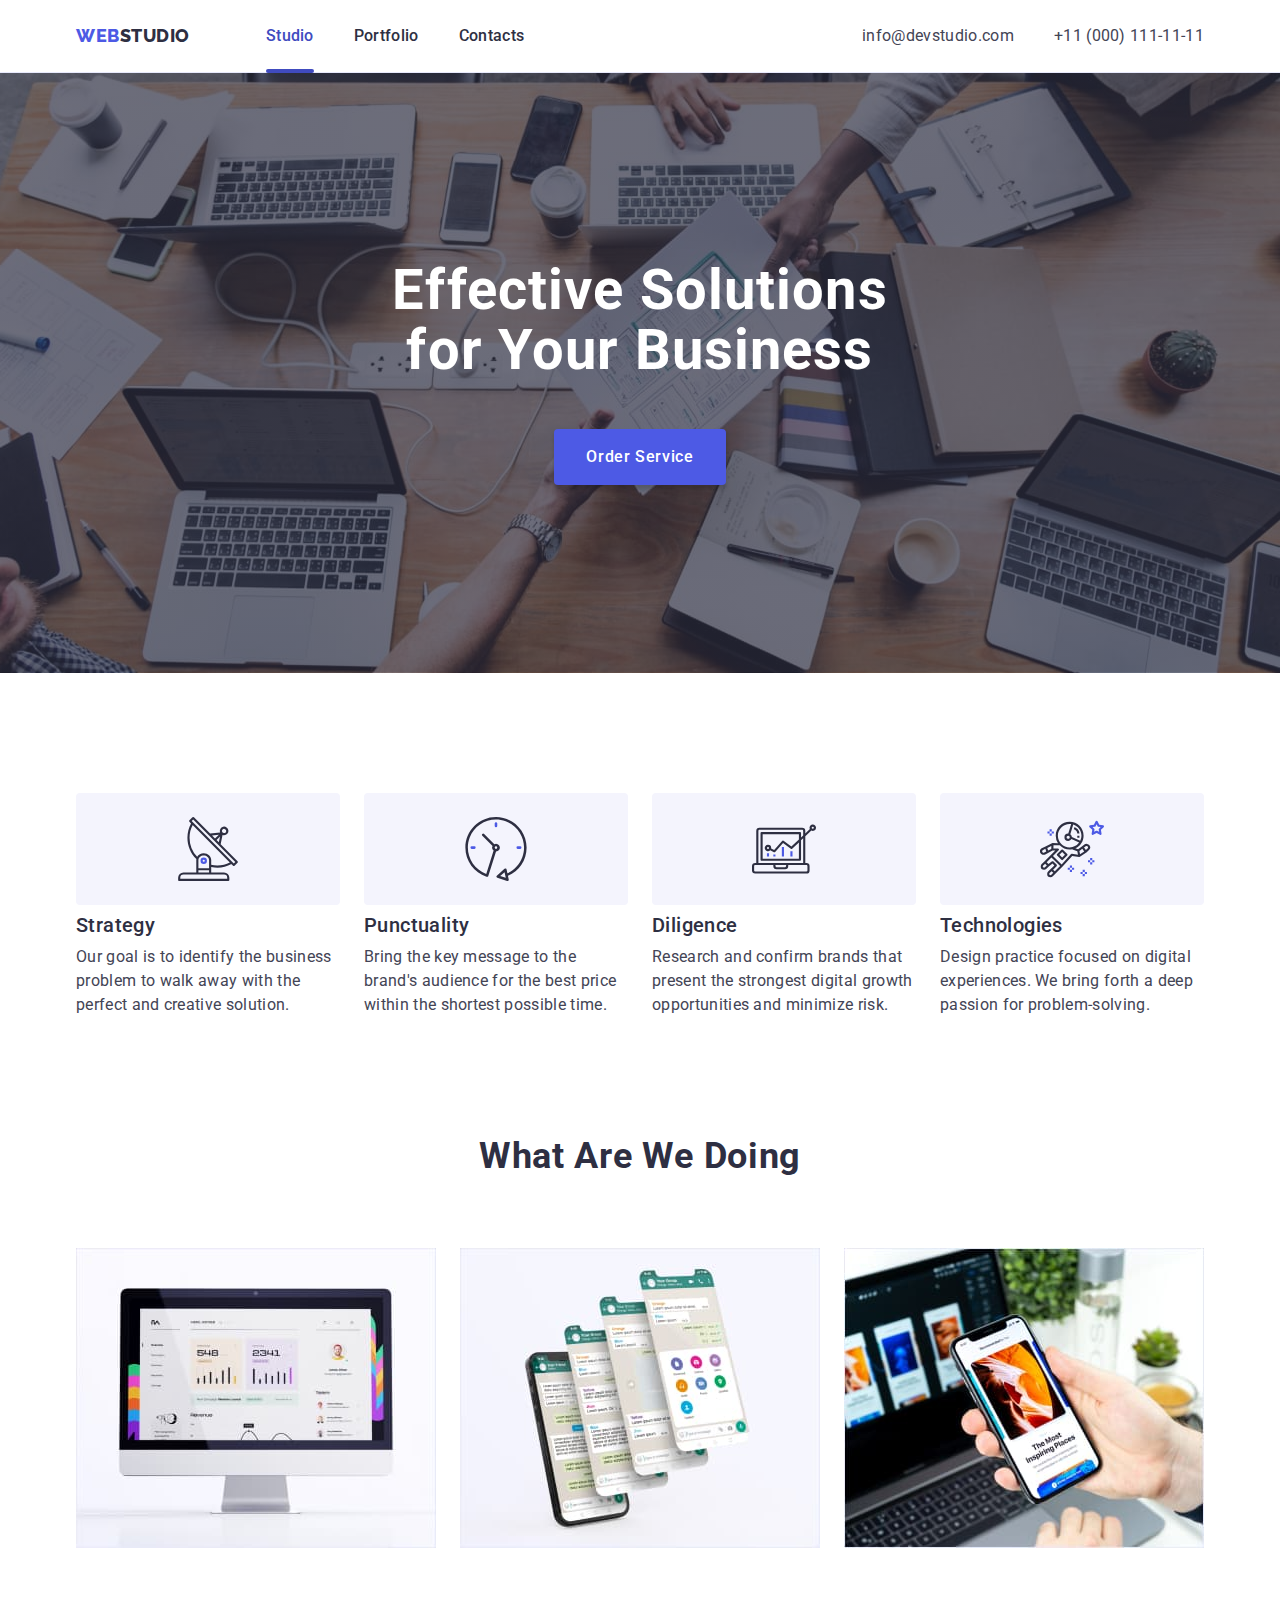
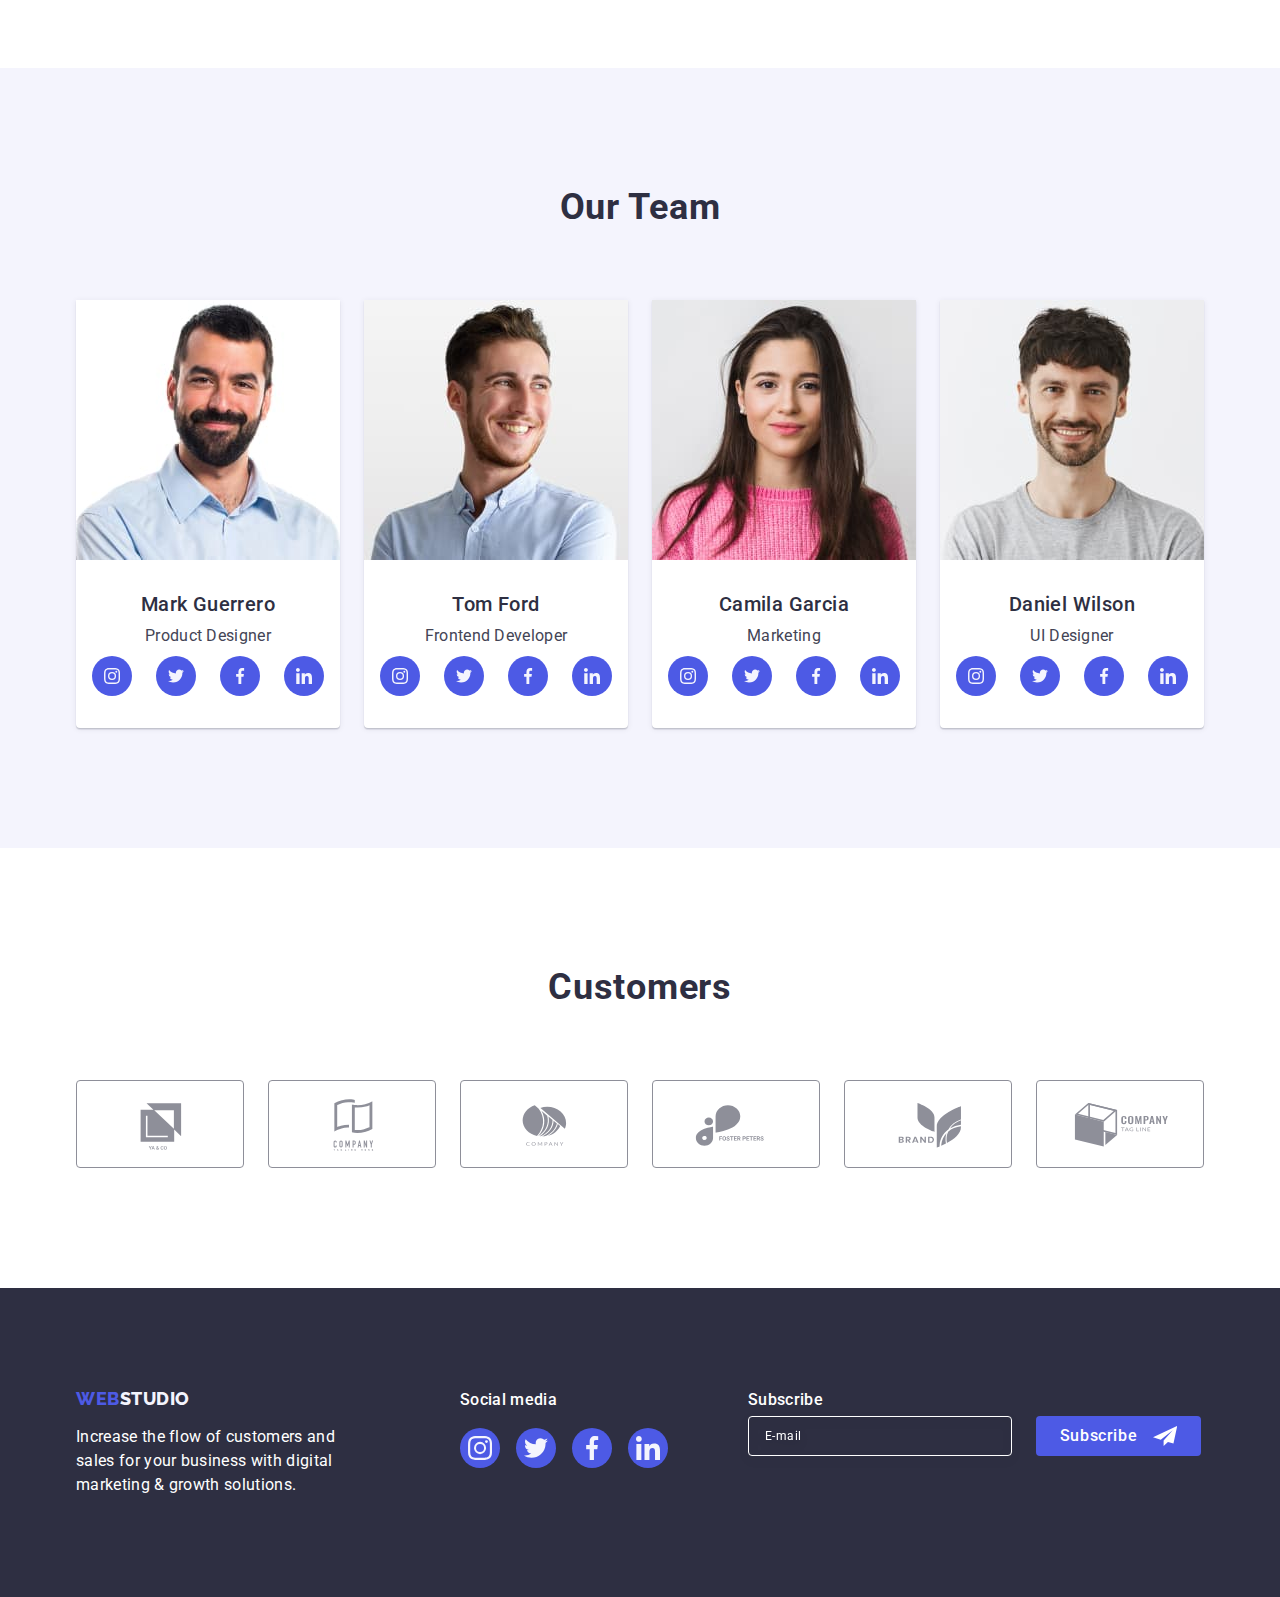
==== index.html @ a6a91c45 "change" ====
<!DOCTYPE html>
<html lang="en">
  <head>
    <meta charset="UTF-8" />
    <meta http-equiv="X-UA-Compatible" content="IE=edge" />
    <meta name="viewport" content="width=device-width, initial-scale=1.0" />
    <title>Web Studio</title>
    <link rel="preconnect" href="https://fonts.googleapis.com" />
    <link rel="preconnect" href="https://fonts.gstatic.com" crossorigin />
    <link
      href="https://fonts.googleapis.com/css2?family=Raleway:wght@800&family=Roboto:wght@400;500;700&display=swap"
      rel="stylesheet"
    />
    <link
      rel="stylesheet"
      href="https://cdnjs.cloudflare.com/ajax/libs/modern-normalize/1.1.0/modern-normalize.min.css"
    />
    <link rel="stylesheet" href="./css/style.css" />
  </head>
  <body>
    <header class="page-header">
      <div class="container page-header-container">
        <!-- Logo -->
        <nav class="site-nav">
          <a href="./index.html" class="logo link"
            >Web<span class="span-logo link">Studio</span></a
          >
          <!-- Navigations -->
          <ul class="menu-list list">
            <li>
              <a href="./index.html" class="site-nav-list-studio link"
                >Studio</a
              >
            </li>
            <li>
              <a href="./portfolio.html" class="site-nav-list link"
                >Portfolio</a
              >
            </li>
            <li><a href="" class="site-nav-list link">Contacts</a></li>
          </ul>
        </nav>

        <!-- Contacts -->
        <address class="contacts-adress">
          <ul class="list page-header-container">
            <li>
              <a href="mailto:info@devstudio.com" class="contacts-list link"
                >info@devstudio.com</a
              >
            </li>
            <li>
              <a href="tel:+110001111111" class="contacts-list link"
                >+11 (000) 111-11-11</a
              >
            </li>
          </ul>
        </address>
      </div>
    </header>

    <!-- Main -->
    <main>
      <!-- Hero section(1)-->
      <section class="hero">
        <div class="container">
          <h1 class="hero-title">Effective Solutions for Your Business</h1>
          <button type="button" class="modal-open-btn" data-modal-open>
            Order Service
          </button>
        </div>
      </section>

      <!-- About us section(2) -->
      <section class="section-about">
        <div class="container">
          <h2 hidden class="section-title">Quality</h2>
          <ul class="list about-list">
            <li class="section-about-item list">
              <div class="container-about">
                <svg width="64" height="64" aria-label="antenna">
                  <use href="./images/icons.svg#icon-antenna"></use>
                </svg>
              </div>
              <h3 class="about-title">Strategy</h3>
              <p class="text">
                Our goal is to identify the business problem to walk away with
                the perfect and creative solution.
              </p>
            </li>
            <li class="section-about-item list">
              <div class="container-about">
                <svg width="64" height="64" aria-label="clock">
                  <use href="./images/icons.svg#icon-clock"></use>
                </svg>
              </div>
              <h3 class="about-title">Punctuality</h3>
              <p class="text">
                Bring the key message to the brand's audience for the best price
                within the shortest possible time.
              </p>
            </li>
            <li class="section-about-item list">
              <div class="container-about">
                <svg width="64" height="64" aria-label="diagrama">
                  <use href="./images/icons.svg#icon-diagram"></use>
                </svg>
              </div>
              <h3 class="about-title">Diligence</h3>
              <p class="text">
                Research and confirm brands that present the strongest digital
                growth opportunities and minimize risk.
              </p>
            </li>
            <li class="section-about-item list">
              <div class="container-about">
                <svg width="64" height="64" aria-label="astronaut">
                  <use href="./images/icons.svg#icon-astronaut"></use>
                </svg>
              </div>
              <h3 class="about-title">Technologies</h3>
              <p class="text">
                Design practice focused on digital experiences. We bring forth a
                deep passion for problem-solving.
              </p>
            </li>
          </ul>
        </div>
      </section>

      <!-- Section 3 -->
      <section class="section-doing">
        <div class="container">
          <h2 class="section-title">What are we doing</h2>
          <ul class="list work-list">
            <li class="work-list-item">
              <img
                src="./images/job/img1.jpg"
                alt="Computer"
                width="360"
                height="300"
              />
            </li>
            <li class="work-list-item">
              <img
                src="./images/job/img2.jpg"
                alt="Phone"
                width="360"
                height="300"
              />
            </li>
            <li class="work-list-item">
              <img
                src="./images/job/img3.jpg"
                alt="Computer and Phone"
                width="360"
                height="300"
              />
            </li>
          </ul>
        </div>
      </section>

      <!-- Section 4 -->
      <section class="section-employees">
        <div class="container">
          <h2 class="section-title">Our Team</h2>
          <ul class="list employees-list">
            <li class="our-team">
              <img
                class="list-img"
                src="./images/our-team/markguerrero.jpg"
                alt="Mark Guerrero"
                width="264"
                height="260"
              />
              <div class="employees-list-content">
                <h3 class="employees-title">Mark Guerrero</h3>
                <p class="employees-text">Product Designer</p>
                <ul class="social-list list">
                  <li class="social-list-item">
                    <a href="" class="social-list-link">
                      <svg
                        class="social-list-icon"
                        aria-label="icon instagram"
                        width="16"
                        height="16"
                      >
                        <use href="./images/icons.svg#icon-instagram"></use>
                      </svg>
                    </a>
                  </li>
                  <li class="social-list-item">
                    <a href="" class="social-list-link">
                      <svg
                        class="social-list-icon"
                        aria-label="icon twitter"
                        width="16"
                        height="16"
                      >
                        <use href="./images/icons.svg#icon-twitter"></use>
                      </svg>
                    </a>
                  </li>
                  <li class="social-list-item">
                    <a href="" class="social-list-link">
                      <svg
                        class="social-list-icon"
                        aria-label="icon facebook"
                        width="16"
                        height="16"
                      >
                        <use href="./images/icons.svg#icon-facebook"></use>
                      </svg>
                    </a>
                  </li>
                  <li class="social-list-item">
                    <a href="" class="social-list-link">
                      <svg
                        class="social-list-icon"
                        aria-label="icon linkedin"
                        width="16"
                        height="16"
                      >
                        <use href="./images/icons.svg#icon-linkedin"></use>
                      </svg>
                    </a>
                  </li>
                </ul>
              </div>
            </li>
            <li class="our-team">
              <img
                class="list-img"
                src="./images/our-team/tomford.jpg"
                alt="Tom Ford"
                width="264"
                height="260"
              />
              <div class="employees-list-content">
                <h3 class="employees-title">Tom Ford</h3>
                <p class="employees-text">Frontend Developer</p>
                <ul class="social-list list">
                  <li class="social-list-item">
                    <a href="" class="social-list-link">
                      <svg
                        class="social-list-icon"
                        aria-label="icon instagram"
                        width="16"
                        height="16"
                      >
                        <use href="./images/icons.svg#icon-instagram"></use>
                      </svg>
                    </a>
                  </li>
                  <li class="social-list-item">
                    <a href="" class="social-list-link">
                      <svg
                        class="social-list-icon"
                        aria-label="icon twitter"
                        width="16"
                        height="16"
                      >
                        <use href="./images/icons.svg#icon-twitter"></use>
                      </svg>
                    </a>
                  </li>
                  <li class="social-list-item">
                    <a href="" class="social-list-link">
                      <svg
                        class="social-list-icon"
                        aria-label="icon facebook"
                        width="16"
                        height="16"
                      >
                        <use href="./images/icons.svg#icon-facebook"></use>
                      </svg>
                    </a>
                  </li>
                  <li class="social-list-item">
                    <a href="" class="social-list-link">
                      <svg
                        class="social-list-icon"
                        aria-label="icon linkedin"
                        width="16"
                        height="16"
                      >
                        <use href="./images/icons.svg#icon-linkedin"></use>
                      </svg>
                    </a>
                  </li>
                </ul>
              </div>
            </li>
            <li class="our-team">
              <img
                class="list-img"
                src="./images/our-team/camilagarcia.jpg"
                alt="Camila Garcia"
                width="264"
                height="260"
              />
              <div class="employees-list-content">
                <h3 class="employees-title">Camila Garcia</h3>
                <p class="employees-text">Marketing</p>
                <ul class="social-list list">
                  <li class="social-list-item">
                    <a href="" class="social-list-link">
                      <svg
                        class="social-list-icon"
                        aria-label="icon instagram"
                        width="16"
                        height="16"
                      >
                        <use href="./images/icons.svg#icon-instagram"></use>
                      </svg>
                    </a>
                  </li>
                  <li class="social-list-item">
                    <a href="" class="social-list-link">
                      <svg
                        class="social-list-icon"
                        aria-label="icon twitter"
                        width="16"
                        height="16"
                      >
                        <use href="./images/icons.svg#icon-twitter"></use>
                      </svg>
                    </a>
                  </li>
                  <li class="social-list-item">
                    <a href="" class="social-list-link">
                      <svg
                        class="social-list-icon"
                        aria-label="icon facebook"
                        width="16"
                        height="16"
                      >
                        <use href="./images/icons.svg#icon-facebook"></use>
                      </svg>
                    </a>
                  </li>
                  <li class="social-list-item">
                    <a href="" class="social-list-link">
                      <svg
                        class="social-list-icon"
                        aria-label="icon linkedin"
                        width="16"
                        height="16"
                      >
                        <use href="./images/icons.svg#icon-linkedin"></use>
                      </svg>
                    </a>
                  </li>
                </ul>
              </div>
            </li>
            <li class="our-team">
              <img
                class="list-img"
                src="./images/our-team/danielwilson.jpg"
                alt="Daniel Wilson"
                width="264"
                height="260"
              />
              <div class="employees-list-content">
                <h3 class="employees-title">Daniel Wilson</h3>
                <p class="employees-text">UI Designer</p>
                <ul class="social-list list">
                  <li class="social-list-item">
                    <a href="" class="social-list-link">
                      <svg
                        class="social-list-icon"
                        aria-label="icon instagram"
                        width="16"
                        height="16"
                      >
                        <use href="./images/icons.svg#icon-instagram"></use>
                      </svg>
                    </a>
                  </li>
                  <li class="social-list-item">
                    <a href="" class="social-list-link">
                      <svg
                        class="social-list-icon"
                        aria-label="icon twitter"
                        width="16"
                        height="16"
                      >
                        <use href="./images/icons.svg#icon-twitter"></use>
                      </svg>
                    </a>
                  </li>
                  <li class="social-list-item">
                    <a href="" class="social-list-link">
                      <svg
                        class="social-list-icon"
                        aria-label="icon facebook"
                        width="16"
                        height="16"
                      >
                        <use href="./images/icons.svg#icon-facebook"></use>
                      </svg>
                    </a>
                  </li>
                  <li class="social-list-item">
                    <a href="" class="social-list-link">
                      <svg
                        class="social-list-icon"
                        aria-label="icon linkedin"
                        width="16"
                        height="16"
                      >
                        <use href="./images/icons.svg#icon-linkedin"></use>
                      </svg>
                    </a>
                  </li>
                </ul>
              </div>
            </li>
          </ul>
        </div>
      </section>

      <!-- section 5 -->
      <section class="section-customers">
        <div class="container">
          <h2 class="section-title">Customers</h2>
          <ul class="customers-list list">
            <li class="customers-list-item">
              <a href="" class="customers-list-link">
                <svg
                  class="customers-list-logo"
                  aria-label="logo-company-customers"
                  width="104"
                  height="56"
                >
                  <use href="./images/icons.svg#icon-Logo"></use>
                </svg>
              </a>
            </li>
            <li class="customers-list-item">
              <a href="" class="customers-list-link">
                <svg
                  class="customers-list-logo"
                  aria-label="logo-company-customers"
                  width="104"
                  height="56"
                >
                  <use href="./images/icons.svg#icon-Logo-1"></use>
                </svg>
              </a>
            </li>
            <li class="customers-list-item">
              <a href="" class="customers-list-link">
                <svg
                  class="customers-list-logo"
                  aria-label="logo-company-customers"
                  width="104"
                  height="56"
                >
                  <use href="./images/icons.svg#icon-Logo-2"></use>
                </svg>
              </a>
            </li>
            <li class="customers-list-item">
              <a href="" class="customers-list-link">
                <svg
                  class="customers-list-logo"
                  aria-label="logo-company-customers"
                  width="104"
                  height="56"
                >
                  <use href="./images/icons.svg#icon-Logo-3"></use>
                </svg>
              </a>
            </li>
            <li class="customers-list-item">
              <a href="" class="customers-list-link">
                <svg
                  class="customers-list-logo"
                  aria-label="logo-company-customers"
                  width="104"
                  height="56"
                >
                  <use href="./images/icons.svg#icon-Logo-4"></use>
                </svg>
              </a>
            </li>
            <li class="customers-list-item">
              <a href="" class="customers-list-link">
                <svg
                  class="customers-list-logo"
                  aria-label="logo-company-customers"
                  width="104"
                  height="56"
                >
                  <use href="./images/icons.svg#icon-Logo-5"></use>
                </svg>
              </a>
            </li>
          </ul>
        </div>
      </section>
    </main>

    <!-- Footer -->
    <footer class="footer">
      <div class="social-container">
        <div class="logo-footer">
          <a href="./index.html" class="logo link footer-link"
            >Web<span class="span-logo-footer">Studio</span></a
          >
          <p class="text-footer">
            Increase the flow of customers and sales for your business with
            digital marketing & growth solutions.
          </p>
        </div>
        <div class="social-container-secondary">
          <p class="footer-social-list">Social media</p>
          <ul class="social-list-footer list">
            <li class="social-list-item">
              <a href="" class="social-link-footer">
                <svg
                  class="social-list-icon"
                  aria-label="icon instagram"
                  width="24"
                  height="24"
                >
                  <use href="./images/icons.svg#icon-instagram"></use>
                </svg>
              </a>
            </li>
            <li class="social-list-item">
              <a href="" class="social-link-footer">
                <svg
                  class="social-list-icon"
                  aria-label="icon twitter"
                  width="24"
                  height="24"
                >
                  <use href="./images/icons.svg#icon-twitter"></use>
                </svg>
              </a>
            </li>
            <li class="social-list-item">
              <a href="" class="social-link-footer">
                <svg
                  class="social-list-icon"
                  aria-label="icon facebook"
                  width="24"
                  height="24"
                >
                  <use href="./images/icons.svg#icon-facebook"></use>
                </svg>
              </a>
            </li>
            <li class="social-list-item">
              <a href="" class="social-link-footer">
                <svg
                  class="social-list-icon"
                  aria-label="icon linkedin"
                  width="24"
                  height="24"
                >
                  <use href="./images/icons.svg#icon-linkedin"></use>
                </svg>
              </a>
            </li>
          </ul>
        </div>
        <div class="footer-form-wrapper">
          <p class="footer-text-form">Subscribe</p>
          <form class="form-footer">
            <label class="footer-form-field-wrapper">
              <input
                class="footer-form-input"
                type="mail"
                placeholder="E-mail"
              />
            </label>
            <button class="button-footer-submit" type="submit">
              Subscribe
              <svg
                class="footer-icon"
                width="24"
                height="24"
                aria-label="telegram"
              >
                <use href="./images/icons.svg#icon-telegram"></use>
              </svg>
            </button>
          </form>
        </div>
      </div>
    </footer>
    <div class="backdrop is-hidden" data-modal>
      <div class="modal">
        <button type="button" class="modal-close-btn" data-modal-close>
          <svg
            class="modal-close-icon"
            aria-label="modal-close"
            width="8"
            height="8"
          >
            <use href="./images/icons.svg#icon-close"></use>
          </svg>
        </button>
        <h2 class="contact-form-title">
          Leave your contacts and we will call you back
        </h2>
        <form class="contact-form">
          <label class="contact-form-field-wrapper"
            ><span class="contact-form-field-desc">Name</span>
            <span class="contact-form-input-wrapper"
              ><input
                class="contact-form-input"
                type="text"
                name="user_first_name"
                pattern="[a-zA-Za-яА-ЯіІїЇґҐєЄʼ]+" />
              <span class="icon-field">
                <svg width="12" height="12" aria-label="user">
                  <use
                    href="./images/icons.svg#icon-user"
                  ></use></svg></span></span
          ></label>

          <label class="contact-form-field-wrapper">
            <span class="contact-form-field-desc">Phone</span>
            <span class="contact-form-input-wrapper">
              <input
                class="contact-form-input"
                type="tel"
                name="user_tel"
                pattern="[0-9]{3}-[0-9]{3}-[0-9]{2}-[0-9]{2}"
                title="xxx-xxx-xx-xx" />
              <span class="icon-field">
                <svg width="13" height="13" aria-label="tel">
                  <use href="./images/icons.svg#icon-tel"></use>
                </svg> </span></span
          ></label>
          <label class="contact-form-field-wrapper"
            ><span class="contact-form-field-desc">Email</span>
            <span class="contact-form-input-wrapper">
              <input
                class="contact-form-input"
                type="email"
                name="user_email" />
              <span class="icon-field">
                <svg width="15" height="12" aria-label="user">
                  <use
                    href="./images/icons.svg#icon-mail"
                  ></use></svg></span></span
          ></label>
          <label class="contact-form-field-wrapper">
            <span class="contact-form-field-desc">Comment</span>
            <textarea
              class="contact-form-message"
              name="user_message"
              placeholder="Text input"
            ></textarea>
            <label class="contact-form-checkbox-wrapper">
              <input
                class="contact-form-checkbox"
                type="checkbox"
                name="user_policy"
                required
              />
              <svg width="16" height="16" class="contact-form-own-checkbox">
                <use
                  class="contact-form-checkmark-icon"
                  href="./images/icons.svg#icon-checkmark"
                ></use>
              </svg>
              <span class="contact-form-field-checkbox"
                >I accept the terms and conditions of the
                <a class="checkbox-link">Privacy Policy</a></span
              >
            </label>
          </label>
          <button type="submit" class="contact-form-submit">
            <span class="button-text">Send</span>
          </button>
        </form>
      </div>
    </div>
    <script src="./js/modal.js"></script>
  </body>
</html>
---- css/style.css ----
:root {
  --main-font-family: "Roboto", sans-serif;
  --secondary-font-family: "Raleway", sans-serif;
  --primary-text-color: #2e2f42;
  --title-text-color: #434455;
  --primary-bg-color: #ffffff;
  --secondary-bg-color: #f4f4fd;
  --accent-color: #4d5ae5;
  --btn-hover-color: #404bbf;
  --border-color: #e7e9fc;
  --link-customers: #8e8f99;
  --modal-bgc: #fcfcfc;
}

.list {
  list-style: none;
}

.link,
.contacts-link,
.logo .span-logo {
  text-decoration: none;
}

h1,
h2,
h3,
h4,
p {
  margin-top: 0;
  margin-bottom: 0;
}

ul,
ol {
  margin-top: 0;
  margin-bottom: 0;
  padding-left: 0;
}

.button,
.button-secondary {
  cursor: pointer;
}

img {
  display: block;
}

body {
  font-family: var(--main-font-family);
  color: var(--title-text-color);
  background-color: var(--primary-bg-color);
}

.container {
  width: 1158px;
  margin-left: auto;
  margin-right: auto;
  padding-left: 15px;
  padding-right: 15px;
}

/* Components */
.modal-open-btn,
.modal-close-btn {
  font-family: inherit;
  cursor: pointer;
}

.modal-open-btn {
  display: block;
  border: none;
  box-shadow: 0px 4px 4px rgba(0, 0, 0, 0.15);
  border-radius: 4px;
  font-family: var(--main-font-family);
  font-weight: 500;
  font-size: 16px;
  line-height: 1.5;
  letter-spacing: 0.04em;
  margin-top: 48px;
  margin-left: auto;
  margin-right: auto;
  padding: 16px 32px;
  color: var(--primary-bg-color);
  background-color: var(--accent-color);
  transition: background-color 250ms cubic-bezier(0.4, 0, 0.2, 1);
}

.modal-open-btn:hover,
.modal-open-btn:focus {
  background-color: var(--btn-hover-color);
}

.logo {
  font-family: var(--secondary-font-family);
  font-weight: 800;
  font-size: 18px;
  line-height: 1.17;
  letter-spacing: 0.03em;
  text-transform: uppercase;
  color: var(--accent-color);
}

.span-logo {
  font-family: var(--secondary-font-family);
  font-weight: 800;
  font-size: 18px;
  line-height: 1.17;
  letter-spacing: 0.03em;
  color: var(--primary-text-color);
}
.site-nav {
  display: flex;
  align-items: center;
  column-gap: 76px;
}

.menu-list {
  display: flex;
  gap: 40px;
}

.site-nav-list {
  display: block;
  padding: 24px 0px;
  font-family: var(--main-font-family);
  font-style: normal;
  font-weight: 500;
  font-size: 16px;
  line-height: 1.5;
  letter-spacing: 0.02em;
  color: var(--primary-text-color);
}

.site-nav-list-studio {
  display: block;
  position: relative;
  padding: 24px 0px;
  font-family: var(--main-font-family);
  font-style: normal;
  font-weight: 500;
  font-size: 16px;
  line-height: 1.5;
  letter-spacing: 0.02em;
  color: var(--btn-hover-color);
  transition: color 250ms cubic-bezier(0.4, 0, 0.2, 1);
}

.site-nav-list:hover,
.site-nav-list:focus {
  color: var(--btn-hover-color);
}

.site-nav-list-studio::after {
  content: "";
  position: absolute;
  width: 100%;
  height: 4px;
  bottom: -1px;
  left: 0;
  border-radius: 2px;
  background-color: var(--btn-hover-color);
  transition: color 250ms cubic-bezier(0.4, 0, 0.2, 1);
}

/* Header/contacts */
.page-header {
  display: flex;
  align-items: center;
  border-bottom: 1px solid var(--border-color);
  box-shadow: 0px 2px 1px rgba(46, 47, 66, 0.08),
    0px 1px 1px rgba(46, 47, 66, 0.16), 0px 1px 6px rgba(46, 47, 66, 0.08);
}

.page-header-container {
  display: flex;
  align-items: center;
  gap: 40px;
  transition: color 250ms cubic-bezier(0.4, 0, 0.2, 1);
}

.contacts-list {
  font-family: var(--main-font-family);
  font-style: normal;
  font-size: 16px;
  line-height: 1.5;
  letter-spacing: 0.02em;
  color: var(--title-text-color);
  transition: color 250ms cubic-bezier(0.4, 0, 0.2, 1);
}

.contacts-adress {
  font-style: normal;
  margin-left: auto;
}

.contacts-list:hover,
.contacts-list:focus {
  color: var(--btn-hover-color);
}

/* Hero section(1) */
.hero {
  padding: 188px 0px;
  background-color: var(--primary-text-color);
  background-image: linear-gradient(
      rgba(46, 47, 66, 0.7),
      rgba(46, 47, 66, 0.7)
    ),
    url(../images/job/office.jpg);
  margin-left: auto;
  margin-right: auto;
  max-width: 1440px;
  background-position: center;
  background-size: cover;
  background-repeat: no-repeat;
}

.hero-title {
  font-family: var(--main-font-family);
  font-size: 56px;
  line-height: 1.07;
  text-align: center;
  margin: auto;
  letter-spacing: 0.02em;
  color: var(--primary-bg-color);
  max-width: 496px;
}

/* About us section(2) */
.section-about {
  padding-top: 120px;
  padding-bottom: 120px;
}
.about-list {
  display: flex;
  gap: 24px;
}

.section-about-item {
  flex-basis: calc((100% - 72px) / 4);
}

.about-title {
  font-family: var(--main-font-family);
  font-weight: 500;
  font-size: 20px;
  line-height: 1.2;
  letter-spacing: 0.02em;
  margin-bottom: 8px;
  color: var(--primary-text-color);
}

.text {
  font-family: var(--main-font-family);
  font-size: 16px;
  line-height: 1.5;
  letter-spacing: 0.02em;
  color: var(--title-text-color);
}

.container-about {
  display: flex;
  justify-content: center;
  align-items: center;
  height: 112px;
  margin-bottom: 8px;
  background-color: var(--secondary-bg-color);
  border-radius: 4px;
}

/* What are we doing section/Work(3) */
.section-doing {
  padding-top: 0px;
  padding-bottom: 120px;
}
.work-list {
  display: flex;
  gap: 24px;
}

.work-list-item {
  flex-basis: calc((100% - 48px) / 3);
}
.section-title {
  margin-bottom: 72px;
  font-family: var(--main-font-family);
  font-size: 36px;
  line-height: 1.1;
  text-align: center;
  letter-spacing: 0.02em;
  text-transform: capitalize;
  color: var(--primary-text-color);
}

/* Our team section(4) */
.employees-list {
  display: flex;
  gap: 24px;
}

.employees-title {
  font-family: var(--main-font-family);
  font-weight: 500;
  font-size: 20px;
  line-height: 1.2;
  text-align: center;
  letter-spacing: 0.02em;
  margin-bottom: 8px;
  color: var(--primary-text-color);
}

.employees-text {
  font-family: var(--main-font-family);
  font-size: 16px;
  line-height: 1.5;
  text-align: center;
  letter-spacing: 0.02em;
  margin-bottom: 8px;
  color: var(--title-text-color);
}
.employees-list-content {
  padding: 32px 0px;
}

.section-employees {
  padding-top: 120px;
  padding-bottom: 120px;
  background-color: var(--secondary-bg-color);
}

.our-team {
  flex-basis: calc((100% - 72px) / 4);
  box-shadow: 0px 1px 6px rgba(46, 47, 66, 0.08),
    0px 1px 1px rgba(46, 47, 66, 0.16), 0px 2px 1px rgba(46, 47, 66, 0.08);
  border-radius: 0px 0px 4px 4px;
  background-color: var(--primary-bg-color);
}

.social-list {
  display: flex;
  justify-content: center;
  gap: 24px;
}

.social-list-link {
  display: flex;
  justify-content: center;
  align-items: center;
  width: 40px;
  height: 40px;
  border-radius: 50%;
  background-color: var(--accent-color);
  transition: background-color 250ms cubic-bezier(0.4, 0, 0.2, 1);
}

.social-list-link:hover,
.social-list-link:focus {
  background-color: var(--btn-hover-color);
}

.social-list-icon {
  fill: var(--secondary-bg-color);
}

/* Customers section(5) */
.section-customers {
  padding-top: 120px;
  padding-bottom: 120px;
}
.customers-list {
  display: flex;
  justify-content: center;
  gap: 24px;
}

.customers-list-item {
  height: 88px;
  width: calc((100% - 120px) / 6);
}

.customers-list-link {
  display: flex;
  justify-content: center;
  align-items: center;
  width: 100%;
  height: 100%;
  padding: 16px 32px;
  border: 1px solid var(--link-customers);
  border-radius: 4px;
  color: var(--link-customers);
  transition: border-color 250ms cubic-bezier(0.4, 0, 0.2, 1),
    color 250ms cubic-bezier(0.4, 0, 0.2, 1);
}

.customers-list-logo {
  fill: currentColor;
}
.customers-list-link:hover,
.customers-list-link:focus {
  color: var(--btn-hover-color);
  border: 1px solid var(--btn-hover-color);
  transition: color 250ms cubic-bezier(0.4, 0, 0.2, 1),
    border-color 250ms cubic-bezier(0.4, 0, 0.2, 1);
}

.customers-list-link:hover .customers-list-logo,
.customers-list-link:focus .customers-list-logo {
  fill: var(--btn-hover-color);
}

/* Footer */
.footer {
  padding: 100px 0px;
  background-color: var(--primary-text-color);
}

.footer-link {
  display: inline-block;
  margin-bottom: 16px;
}
.span-logo-footer {
  color: var(--secondary-bg-color);
}

.text-footer {
  font-family: var(--main-font-family);
  font-size: 16px;
  line-height: 1.5;
  letter-spacing: 0.02em;
  color: var(--primary-bg-color);
  width: 264px;
}

.footer-social-list {
  font-family: var(--main-font-family);
  font-weight: 500;
  font-size: 16px;
  line-height: 1.5;
  letter-spacing: 0.02em;
  margin-bottom: 16px;
  color: var(--primary-bg-color);
}

.social-container {
  width: 1158px;
  margin-left: auto;
  margin-right: auto;
  padding-left: 15px;
  padding-right: 15px;
  display: flex;
  align-items: baseline;
}

.logo-footer {
  margin-right: 120px;
}

.social-list-footer {
  display: flex;
  gap: 16px;
}

.social-list-item {
  width: 40px;
  height: 40px;
}

.social-link-footer {
  display: flex;
  justify-content: center;
  align-items: center;
  width: 100%;
  height: 100%;
  border-radius: 50%;
  background-color: var(--accent-color);
  transition: background-color 250ms cubic-bezier(0.4, 0, 0.2, 1);
}

.social-link-footer:hover,
.social-link-footer:focus {
  background-color: #31d0aa;
}

.footer-text-form {
  font-family: var(--main-font-family);
  font-weight: 500;
  font-size: 16px;
  margin-left: 80px;
  margin-bottom: 16px;
  line-height: 1.5px;
  letter-spacing: 0.02em;
  color: var(--primary-bg-color);
}

.form-footer {
  display: flex;
}

.footer-form-field-wrapper {
  margin-right: 24px;
}

.footer-form-input {
  width: 264px;
  height: 40px;
  border: 1px solid var(--primary-bg-color);
  background-color: transparent;
  font-size: 12px;
  line-height: 1.5;
  letter-spacing: 0.04em;
  margin-left: 80px;

  padding-left: 16px;
  filter: drop-shadow(0px 4px 4px rgba(0, 0, 0, 0.15));
  border-radius: 4px;
}

.footer-form-input::placeholder {
  color: var(--primary-bg-color);
}

.button-footer-submit {
  display: flex;
  justify-content: center;
  align-items: center;
  min-width: 165px;
  height: 40px;
  font-family: var(--main-font-family);
  font-size: 16px;
  font-weight: 500;
  line-height: 1.5;
  letter-spacing: 0.04em;
  color: var(--primary-bg-color);
  cursor: pointer;
  background-color: var(--accent-color);
  border: none;
  border-radius: 4px;
}

.footer-icon {
  margin-left: 16px;
  fill: var(--primary-bg-color);
}

/* Portfolio */
.site-nav-list-portfolio {
  display: block;
  position: relative;
  padding: 24px 0px;
  font-family: var(--main-font-family);
  font-style: normal;
  font-weight: 500;
  font-size: 16px;
  line-height: 1.5;
  letter-spacing: 0.02em;
  color: var(--btn-hover-color);
  transition: color 250ms cubic-bezier(0.4, 0, 0.2, 1);
}

.site-nav-list-portfolio::after {
  content: "";
  position: absolute;
  width: 100%;
  height: 4px;
  bottom: -1px;
  left: 0;
  border-radius: 2px;
  color: var(--btn-hover-color);
  background-color: var(--btn-hover-color);
  transition: color 250ms cubic-bezier(0.4, 0, 0.2, 1);
}

.portfolio-title {
  font-family: var(--main-font-family);
  font-weight: 500;
  font-size: 20px;
  line-height: 1.2;
  letter-spacing: 0.02em;
  margin-bottom: 8px;
  color: var(--primary-text-color);
}

.portfolio-section {
  padding: 96px 0 120px;
}
.portfolio-list {
  display: flex;
  column-gap: 24px;
  row-gap: 48px;
  flex-wrap: wrap;
}

.employees-list-text-content {
  padding: 32px 16px;
  border: 1px solid var(--border-color);
  border-top: none;
}
.portfolio-list-item {
  flex-basis: calc((100% - 192px) / 9);
}

.portfolio-link {
  display: block;
  transition: box-shadow 250ms cubic-bezier(0.4, 0, 0.2, 1);
}

.portfolio-link:hover,
.portfolio-link:focus {
  box-shadow: 0px 1px 6px rgba(46, 47, 66, 0.08),
    0px 1px 1px rgba(46, 47, 66, 0.16), 0px 2px 1px rgba(46, 47, 66, 0.08);
}

.button-secondary {
  font-family: var(--main-font-family);
  font-weight: 500;
  font-size: 16px;
  line-height: 1.5;
  letter-spacing: 0.04em;
  color: var(--accent-color);
  border-radius: 4px;
  transition: background-color 250ms cubic-bezier(0.4, 0, 0.2, 1),
    box-shadow 250ms cubic-bezier(0.4, 0, 0.2, 1);
}

.btn-scnd {
  display: flex;
  gap: 24px;
  justify-content: center;
  align-items: center;
  margin-bottom: 72px;
}

.button-secondary {
  padding: 12px 24px;
  border: 1px solid var(--border-color);
  border-radius: 4px;
  background-color: var(--secondary-bg-color);
  transition: background-color 250ms cubic-bezier(0.4, 0, 0.2, 1),
    box-shadow 250ms cubic-bezier(0.4, 0, 0.2, 1),
    color 250ms cubic-bezier(0.4, 0, 0.2, 1),
    border-color 250ms cubic-bezier(0.4, 0, 0.2, 1);
}

.button-secondary:hover,
.button-secondary:focus {
  color: var(--primary-bg-color);
}

.button-secondary:hover,
.button-secondary:focus {
  background-color: var(--btn-hover-color);
  box-shadow: 0px 3px 1px rgba(0, 0, 0, 0.1), 0px 2px 1px rgba(0, 0, 0, 0.08),
    0px 2px 2px rgba(0, 0, 0, 0.12);
}

.button-secondary:hover,
.button-secondary:focus {
  border: 1px solid transparent;
}

.portfolio-list-img-wrapper {
  position: relative;
  overflow: hidden;
}

.overlay {
  position: absolute;
  top: 0;
  left: 0;
  width: 360px;
  height: 300px;
  background-color: var(--accent-color);
  transform: translateY(100%);
  transition: transform 250ms cubic-bezier(0.4, 0, 0.2, 1);
}

.portfolio-link:hover .overlay,
.portfolio-link:focus .overlay {
  transform: translateY(0%);
}

.text-overlay {
  font-family: var(--main-font-family);
  font-size: 16px;
  line-height: 1.5;
  letter-spacing: 0.02em;
  padding: 40px 32px;
  color: var(--secondary-bg-color);
}

/* backdrop */

.backdrop {
  position: fixed;
  top: 0;
  left: 0;
  width: 100%;
  height: 100%;
  background-color: rgba(46, 47, 66, 0.4);
  opacity: 1;
  visibility: visible;
  pointer-events: auto;
  transition: opacity 250ms cubic-bezier(0.4, 0, 0.2, 1),
    visibility 250ms cubic-bezier(0.4, 0, 0.2, 1);
}

.modal {
  position: absolute;
  top: 50%;
  left: 50%;
  transform: translate(-50%, -50%);
  width: 408px;
  min-height: 576px;
  padding: 112px 24px;
  background-color: var(--modal-bgc);
  box-shadow: 0px 1px 1px rgba(0, 0, 0, 0.14), 0px 1px 3px rgba(0, 0, 0, 0.12),
    0px 2px 1px rgba(0, 0, 0, 0.2);
  border-radius: 4px;
  transition: transform 250ms cubic-bezier(0.4, 0, 0.2, 1);
}

.modal-close-btn {
  position: absolute;
  top: 24px;
  right: 24px;
  display: flex;
  align-items: center;
  justify-content: center;
  width: 24px;
  height: 24px;
  padding: 0;
  background-color: var(--border-color);
  border-radius: 50%;
  border: 1px solid rgba(0, 0, 0, 0.1);
  transition: background-color 250ms cubic-bezier(0.4, 0, 0.2, 1),
    border 250ms cubic-bezier(0.4, 0, 0.2, 1);
}

.modal-close-btn:hover,
.modal-close-btn:focus {
  background-color: var(--btn-hover-color);
  border: none;
}

.modal-close-icon {
  transition: fill 250ms cubic-bezier(0.4, 0, 0.2, 1);
}

.modal-close-btn:hover .modal-close-icon,
.modal-close-btn:focus .modal-close-icon {
  fill: var(--primary-bg-color);
}

.is-hidden {
  opacity: 0;
  visibility: hidden;
  pointer-events: none;
}

.contact-form-title {
  font-family: var(--main-font-family);
  font-weight: 500;
  font-size: 16px;
  line-height: 1.5;
  text-align: center;
  letter-spacing: 0.02em;
  margin-bottom: 16px;
  color: var(--primary-text-color);
}

.contact-form-field-wrapper,
.contact-form-checkbox-wrapper {
  display: block;
  margin-bottom: 26px;
}

.contact-form-input {
  width: 100%;
  height: 40px;
  border: 1px solid var(--primary-text-color);
  border-radius: 4px;
  padding-left: 38px;
  transition: border-color 250ms cubic-bezier(0.4, 0, 0.2, 1);
}

.contact-form-input:focus {
  outline: none;
  border-color: var(--accent-color);
}

.contact-form-field-desc {
  display: block;
  font-family: var(--main-font-family);
  font-size: 12px;
  line-height: 1.16px;
  letter-spacing: 0.04em;
  margin-bottom: 4px;
  color: var(--link-customers);
}

.contact-form-checkbox-wrapper {
  display: flex;
  align-items: center;
  font-size: 12px;
}
.contact-form-input-wrapper {
  position: relative;
  display: block;
}
.icon-field {
  position: absolute;
  display: block;
  top: 50%;
  left: 19px;
  transform: translateY(-50%);
  transition: fill 250ms cubic-bezier(0.4, 0, 0.2, 1);
}

.contact-form-input:focus + .icon-field {
  fill: var(--accent-color);
}

.contact-form-message {
  width: 100%;
  height: 120px;
  resize: none;
  padding: 8px 16px;
  font-family: var(--main-font-family);
  font-size: 12px;
  line-height: 1.16px;
  letter-spacing: 0.04em;
  border: 1px solid var(--primary-text-color);
  border-radius: 4px;
  color: var(--primary-text-color);
  transition: border-color 250ms cubic-bezier(0.4, 0, 0.2, 1);
}

.contact-form-message:focus {
  outline: none;
  border-color: var(--accent-color);
}

.contact-form-own-checkbox {
  padding: 3px;
  border: 1px solid var(--primary-text-color);
  border-radius: 2px;
  cursor: pointer;
  margin-right: 8px;
}

.checkbox-link {
  color: var(--accent-color);
}

.contact-form-checkbox:focus + .contact-form-own-checkbox {
  outline: 1px solid var(--accent-color);
}

.contact-form-checkmark-icon {
  opacity: 0;
}

.contact-form-checkbox:checked
  + .contact-form-own-checkbox
  > .contact-form-checkmark-icon {
  opacity: 1;
}

.contact-form-checkbox {
  appearance: none;
  position: absolute;
}

.button-text {
  font-family: var(--main-font-family);
  font-weight: 500;
  font-size: 16px;
  line-height: 1.5px;
  display: flex;
  align-items: center;
  text-align: center;
  letter-spacing: 0.04em;
  width: 105px;
  height: 24px;
  padding: 16px 32px;
  color: var(--primary-bg-color);
}

.contact-form-submit {
  display: block;
  margin-left: auto;
  margin-right: auto;
  background-color: var(--accent-color);
  box-shadow: 0px 4px 4px rgba(0, 0, 0, 0.15);
  border-radius: 4px;
}
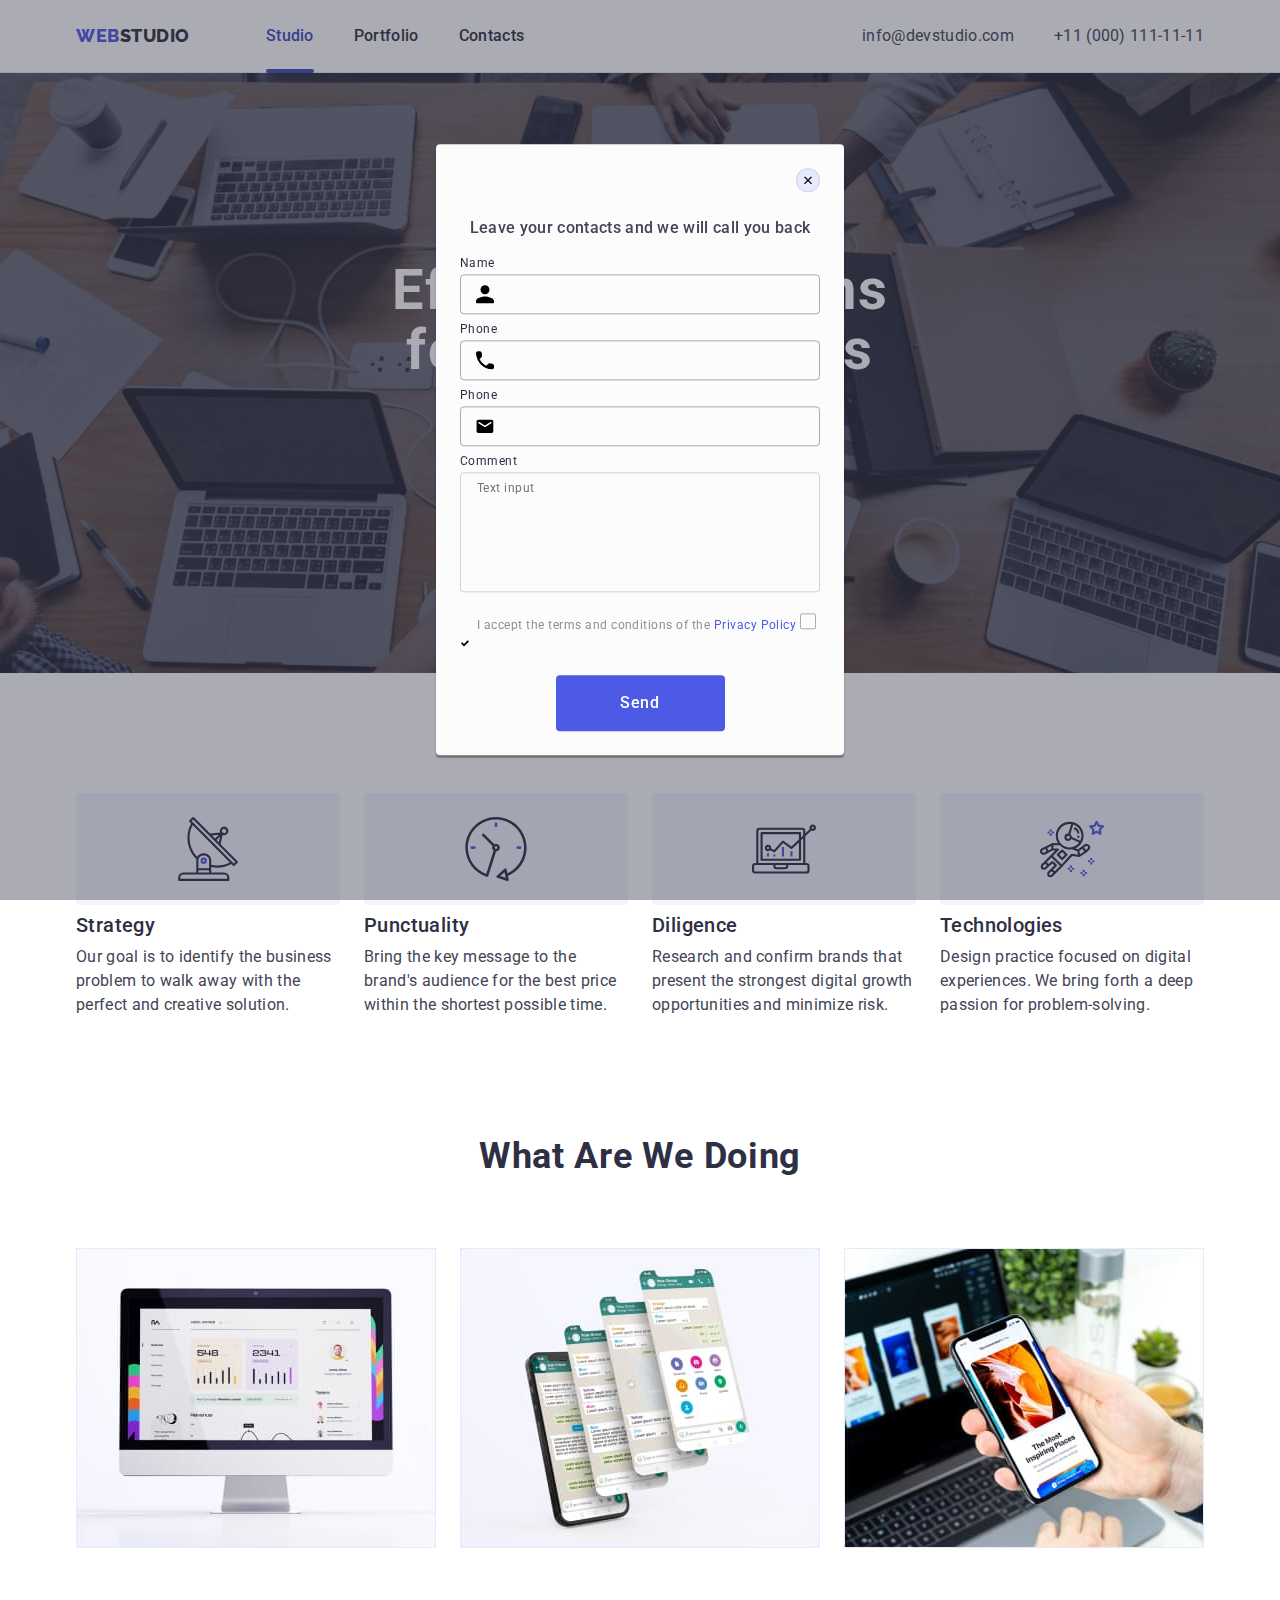
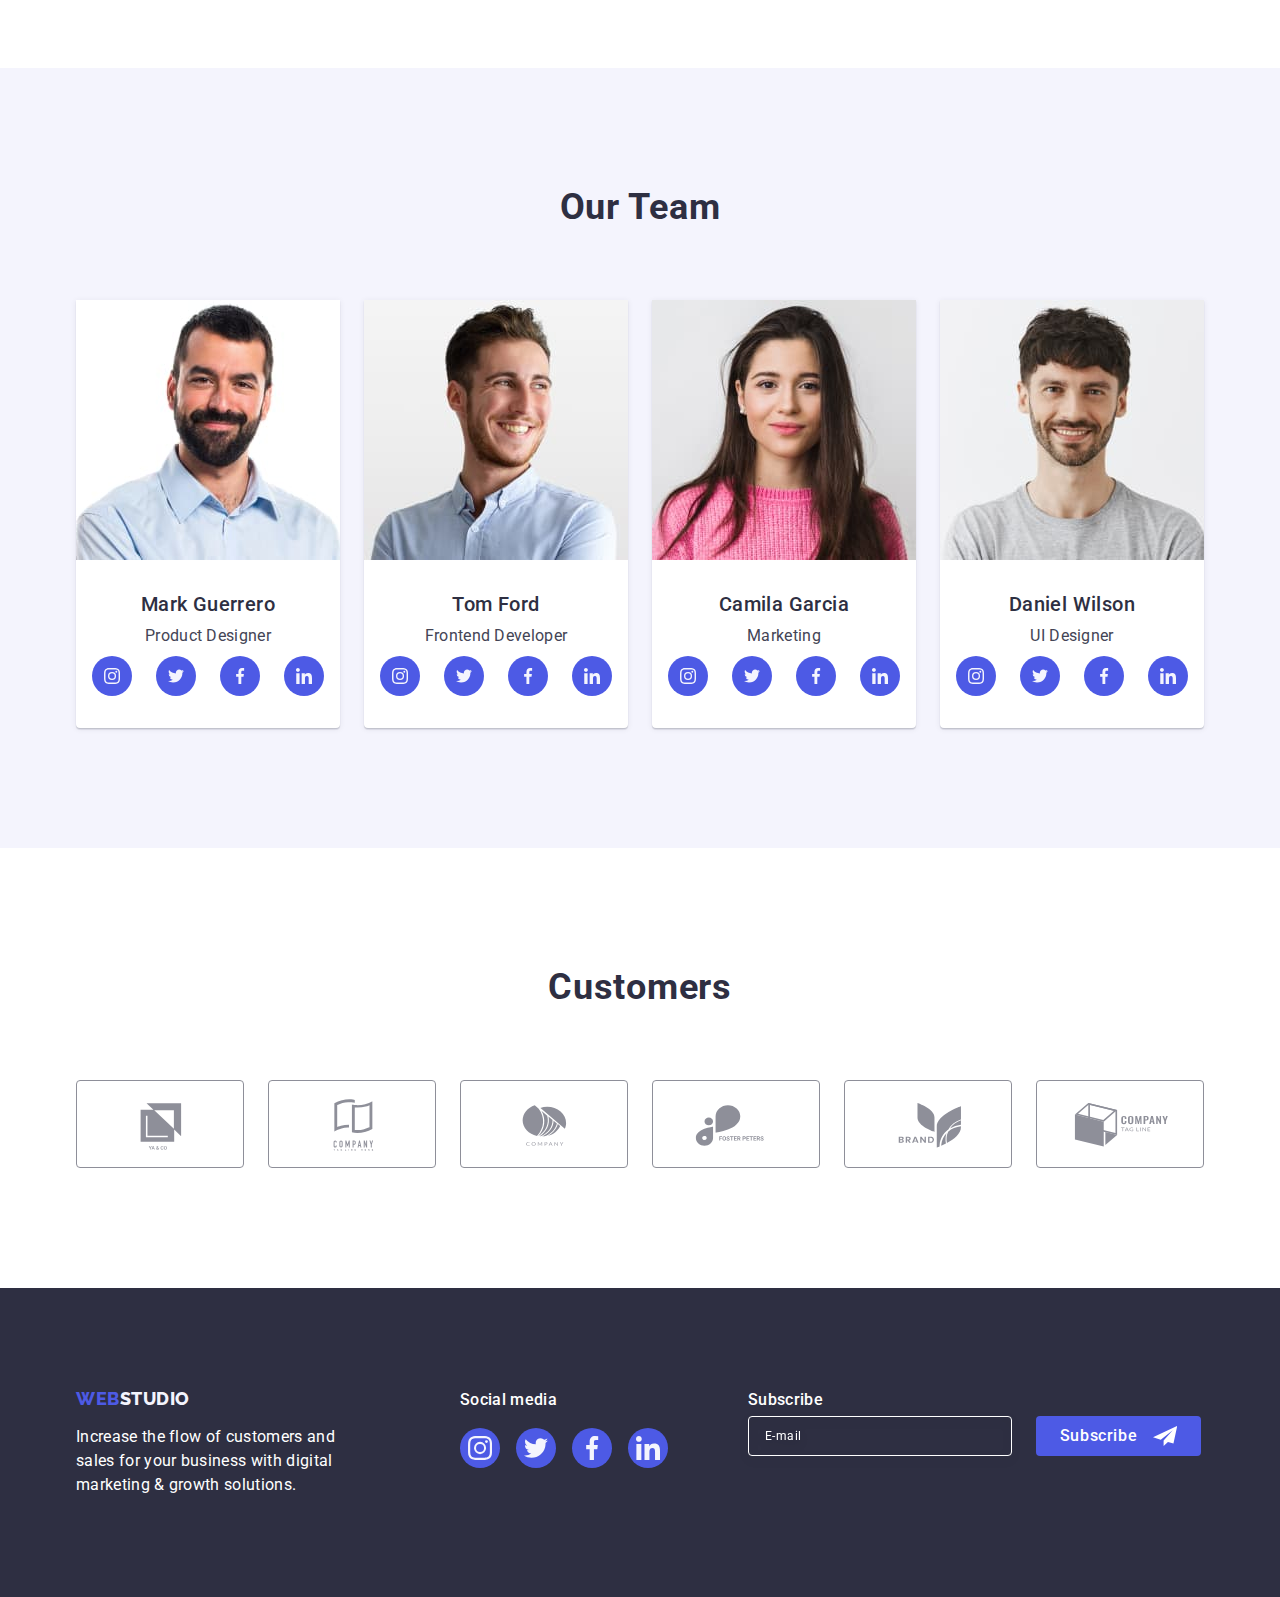
==== commit 3ca56378: "change" ====
--- a/index.html
+++ b/index.html
@@ -594,7 +594,7 @@
         </div>
       </div>
     </footer>
-    <div class="backdrop is-hidden" data-modal>
+    <div class="backdrop" data-modal>
       <div class="modal">
         <button type="button" class="modal-close-btn" data-modal-close>
           <svg
@@ -606,81 +606,90 @@
             <use href="./images/icons.svg#icon-close"></use>
           </svg>
         </button>
-        <h2 class="contact-form-title">
+
+        <!-- DZ -->
+
+        <p class="contact-form-title">
           Leave your contacts and we will call you back
-        </h2>
+        </p>
         <form class="contact-form">
-          <label class="contact-form-field-wrapper"
-            ><span class="contact-form-field-desc">Name</span>
-            <span class="contact-form-input-wrapper"
-              ><input
+          <div class="contact-form-input-wrapper">
+            <label for="user-name" class="contact-form-field-wrapper"
+              >Name</label
+            >
+            <div class="contact-form-input-wrapper">
+              <input
+                id="user-name"
                 class="contact-form-input"
                 type="text"
-                name="user_first_name"
-                pattern="[a-zA-Za-яА-ЯіІїЇґҐєЄʼ]+" />
-              <span class="icon-field">
-                <svg width="12" height="12" aria-label="user">
-                  <use
-                    href="./images/icons.svg#icon-user"
-                  ></use></svg></span></span
-          ></label>
-
-          <label class="contact-form-field-wrapper">
-            <span class="contact-form-field-desc">Phone</span>
-            <span class="contact-form-input-wrapper">
+                name="user_name"
+              />
+              <svg class="icon-field" width="18" height="24" aria-label="user">
+                <use href="./images/icons.svg#icon-user"></use>
+              </svg>
+            </div>
+          </div>
+          <div class="contact-form-input-wrapper">
+            <label for="user-name" class="contact-form-field-wrapper"
+              >Phone</label
+            >
+            <div class="contact-form-input-wrapper">
               <input
+                id="user-name"
                 class="contact-form-input"
                 type="tel"
-                name="user_tel"
-                pattern="[0-9]{3}-[0-9]{3}-[0-9]{2}-[0-9]{2}"
-                title="xxx-xxx-xx-xx" />
-              <span class="icon-field">
-                <svg width="13" height="13" aria-label="tel">
-                  <use href="./images/icons.svg#icon-tel"></use>
-                </svg> </span></span
-          ></label>
-          <label class="contact-form-field-wrapper"
-            ><span class="contact-form-field-desc">Email</span>
-            <span class="contact-form-input-wrapper">
+                name="phone"
+              />
+              <svg class="icon-field" width="18" height="24" aria-label="tel">
+                <use href="./images/icons.svg#icon-tel"></use>
+              </svg>
+            </div>
+          </div>
+          <div class="contact-form-input-wrapper">
+            <label for="user-name" class="contact-form-field-wrapper"
+              >Phone</label
+            >
+            <div class="contact-form-input-wrapper">
               <input
+                id="mail"
                 class="contact-form-input"
                 type="email"
-                name="user_email" />
-              <span class="icon-field">
-                <svg width="15" height="12" aria-label="user">
-                  <use
-                    href="./images/icons.svg#icon-mail"
-                  ></use></svg></span></span
-          ></label>
-          <label class="contact-form-field-wrapper">
-            <span class="contact-form-field-desc">Comment</span>
+                name="mail"
+              />
+              <svg class="icon-field" width="18" height="24" aria-label="mail">
+                <use href="./images/icons.svg#icon-mail"></use>
+              </svg>
+            </div>
+          </div>
+          <div class="textarea-field-wrapper">
+            <label class="contact-form-field-wrapper" for="user-comment"
+              >Comment</label
+            >
             <textarea
-              class="contact-form-message"
-              name="user_message"
+              class="textarea-wrapper"
+              name="user-comment"
+              id="user-comment"
               placeholder="Text input"
             ></textarea>
-            <label class="contact-form-checkbox-wrapper">
-              <input
-                class="contact-form-checkbox"
-                type="checkbox"
-                name="user_policy"
-                required
-              />
-              <svg width="16" height="16" class="contact-form-own-checkbox">
-                <use
-                  class="contact-form-checkmark-icon"
-                  href="./images/icons.svg#icon-checkmark"
-                ></use>
+          </div>
+          <div class="contact-form-own-checkbox">
+            <input
+              class="checkbox-own"
+              id="user-privacy"
+              type="checkbox"
+              value="true"
+              name="user-privacy"
+            />
+            <label for="user-privacy" class="checkbox-wrapper"
+              >I accept the terms and conditions of the
+              <a class="checkbox-link">Privacy Policy</a>
+              <span class="checkbox-icon"></span
+              ><svg class="icon-checkbox" width="10" height="8">
+                <use href="./images/icons.svg#icon-checkmark"></use>
               </svg>
-              <span class="contact-form-field-checkbox"
-                >I accept the terms and conditions of the
-                <a class="checkbox-link">Privacy Policy</a></span
-              >
             </label>
-          </label>
-          <button type="submit" class="contact-form-submit">
-            <span class="button-text">Send</span>
-          </button>
+          </div>
+          <button class="button-modal-submit" type="submit">Send</button>
         </form>
       </div>
     </div>
--- a/css/style.css
+++ b/css/style.css
@@ -719,6 +719,10 @@
     0px 2px 1px rgba(0, 0, 0, 0.2);
   border-radius: 4px;
   transition: transform 250ms cubic-bezier(0.4, 0, 0.2, 1);
+  padding-left: 24px;
+  padding-right: 24px;
+  padding-bottom: 24px;
+  padding-top: 72px;
 }
 
 .modal-close-btn {
@@ -760,60 +764,52 @@
 }
 
 .contact-form-title {
-  font-family: var(--main-font-family);
+  display: block;
+  color: var(--main-font-family);
   font-weight: 500;
   font-size: 16px;
   line-height: 1.5;
   text-align: center;
   letter-spacing: 0.02em;
+  width: 100%;
   margin-bottom: 16px;
+}
+
+.contact-form-input-wrapper {
+  position: relative;
+  margin-bottom: 8px;
+}
+
+.contact-form-field-wrapper {
+  display: block;
+  font-weight: 400;
+  font-size: 12px;
+  line-height: 1.17;
+  letter-spacing: 0.04em;
   color: var(--primary-text-color);
-}
-
-.contact-form-field-wrapper,
-.contact-form-checkbox-wrapper {
-  display: block;
-  margin-bottom: 26px;
+  margin-bottom: 4px;
 }
 
 .contact-form-input {
   width: 100%;
   height: 40px;
-  border: 1px solid var(--primary-text-color);
-  border-radius: 4px;
+  border: 1px solid rgba(46, 47, 66, 0.4);
+  border-radius: 4px;
+  background-color: transparent;
   padding-left: 38px;
+  outline: transparent;
+  color: var(--primary-bg-color);
   transition: border-color 250ms cubic-bezier(0.4, 0, 0.2, 1);
 }
 
 .contact-form-input:focus {
-  outline: none;
   border-color: var(--accent-color);
 }
 
-.contact-form-field-desc {
-  display: block;
-  font-family: var(--main-font-family);
-  font-size: 12px;
-  line-height: 1.16px;
-  letter-spacing: 0.04em;
-  margin-bottom: 4px;
-  color: var(--link-customers);
-}
-
-.contact-form-checkbox-wrapper {
-  display: flex;
-  align-items: center;
-  font-size: 12px;
-}
-.contact-form-input-wrapper {
-  position: relative;
-  display: block;
-}
 .icon-field {
   position: absolute;
-  display: block;
+  left: 16px;
   top: 50%;
-  left: 19px;
   transform: translateY(-50%);
   transition: fill 250ms cubic-bezier(0.4, 0, 0.2, 1);
 }
@@ -822,77 +818,82 @@
   fill: var(--accent-color);
 }
 
-.contact-form-message {
+.textarea-field-wrapper {
+  margin-bottom: 16px;
+}
+
+.textarea-wrapper {
   width: 100%;
   height: 120px;
+  font-size: 12px;
+  line-height: 1.17;
+  letter-spacing: 0.04em;
+  color: rgba(46, 47, 66, 0.4);
+  border: 1px solid rgba(46, 47, 66, 0.2);
+  border-radius: 4px;
+  background-color: transparent;
+  padding: 8px 16px;
+  outline: transparent;
   resize: none;
-  padding: 8px 16px;
-  font-family: var(--main-font-family);
+  transition: border-color 250ms cubic-bezier(0.4, 0, 0.2, 1);
+}
+
+.textarea-wrapper:focus {
+  border-color: var(--accent-color);
+}
+
+.contact-form-own-checkbox {
+  margin-bottom: 24px;
+}
+
+.checkbox-wrapper {
   font-size: 12px;
-  line-height: 1.16px;
+  line-height: 1.17;
   letter-spacing: 0.04em;
-  border: 1px solid var(--primary-text-color);
-  border-radius: 4px;
-  color: var(--primary-text-color);
-  transition: border-color 250ms cubic-bezier(0.4, 0, 0.2, 1);
-}
-
-.contact-form-message:focus {
-  outline: none;
-  border-color: var(--accent-color);
-}
-
-.contact-form-own-checkbox {
-  padding: 3px;
-  border: 1px solid var(--primary-text-color);
+  color: var(--link-customers);
+}
+
+.checkbox-icon {
+  display: inline-flex;
+  align-items: center;
+  justify-content: center;
+  width: 16px;
+  height: 16px;
+  border: 1px solid rgba(46, 47, 66, 0.4);
   border-radius: 2px;
-  cursor: pointer;
-  margin-right: 8px;
+  fill: transparent;
+}
+
+.checkbox-own {
+  visibility: hidden;
+}
+
+.checkbox-own:checked .icon-checkbox {
+  background-color: var(--btn-hover-color);
+  border: none;
+  fill: var(--primary-bg-color);
+  border-color: var(--btn-hover-color);
 }
 
 .checkbox-link {
   color: var(--accent-color);
 }
 
-.contact-form-checkbox:focus + .contact-form-own-checkbox {
-  outline: 1px solid var(--accent-color);
-}
-
-.contact-form-checkmark-icon {
-  opacity: 0;
-}
-
-.contact-form-checkbox:checked
-  + .contact-form-own-checkbox
-  > .contact-form-checkmark-icon {
-  opacity: 1;
-}
-
-.contact-form-checkbox {
-  appearance: none;
-  position: absolute;
-}
-
-.button-text {
-  font-family: var(--main-font-family);
-  font-weight: 500;
-  font-size: 16px;
-  line-height: 1.5px;
-  display: flex;
-  align-items: center;
-  text-align: center;
-  letter-spacing: 0.04em;
-  width: 105px;
-  height: 24px;
-  padding: 16px 32px;
-  color: var(--primary-bg-color);
-}
-
-.contact-form-submit {
+.button-modal-submit {
+  font-family: var(--main-font-family), sans-serif;
   display: block;
   margin-left: auto;
   margin-right: auto;
+  min-width: 169px;
+  height: 56px;
+  font-size: 16px;
+  font-weight: 500;
+  line-height: 1.5;
+  letter-spacing: 0.04em;
+  color: var(--primary-bg-color);
   background-color: var(--accent-color);
-  box-shadow: 0px 4px 4px rgba(0, 0, 0, 0.15);
-  border-radius: 4px;
-}
+  border: none;
+  border-radius: 4px;
+  cursor: pointer;
+  transition: background-color 250ms cubic-bezier(0.4, 0, 0.2, 1);
+}
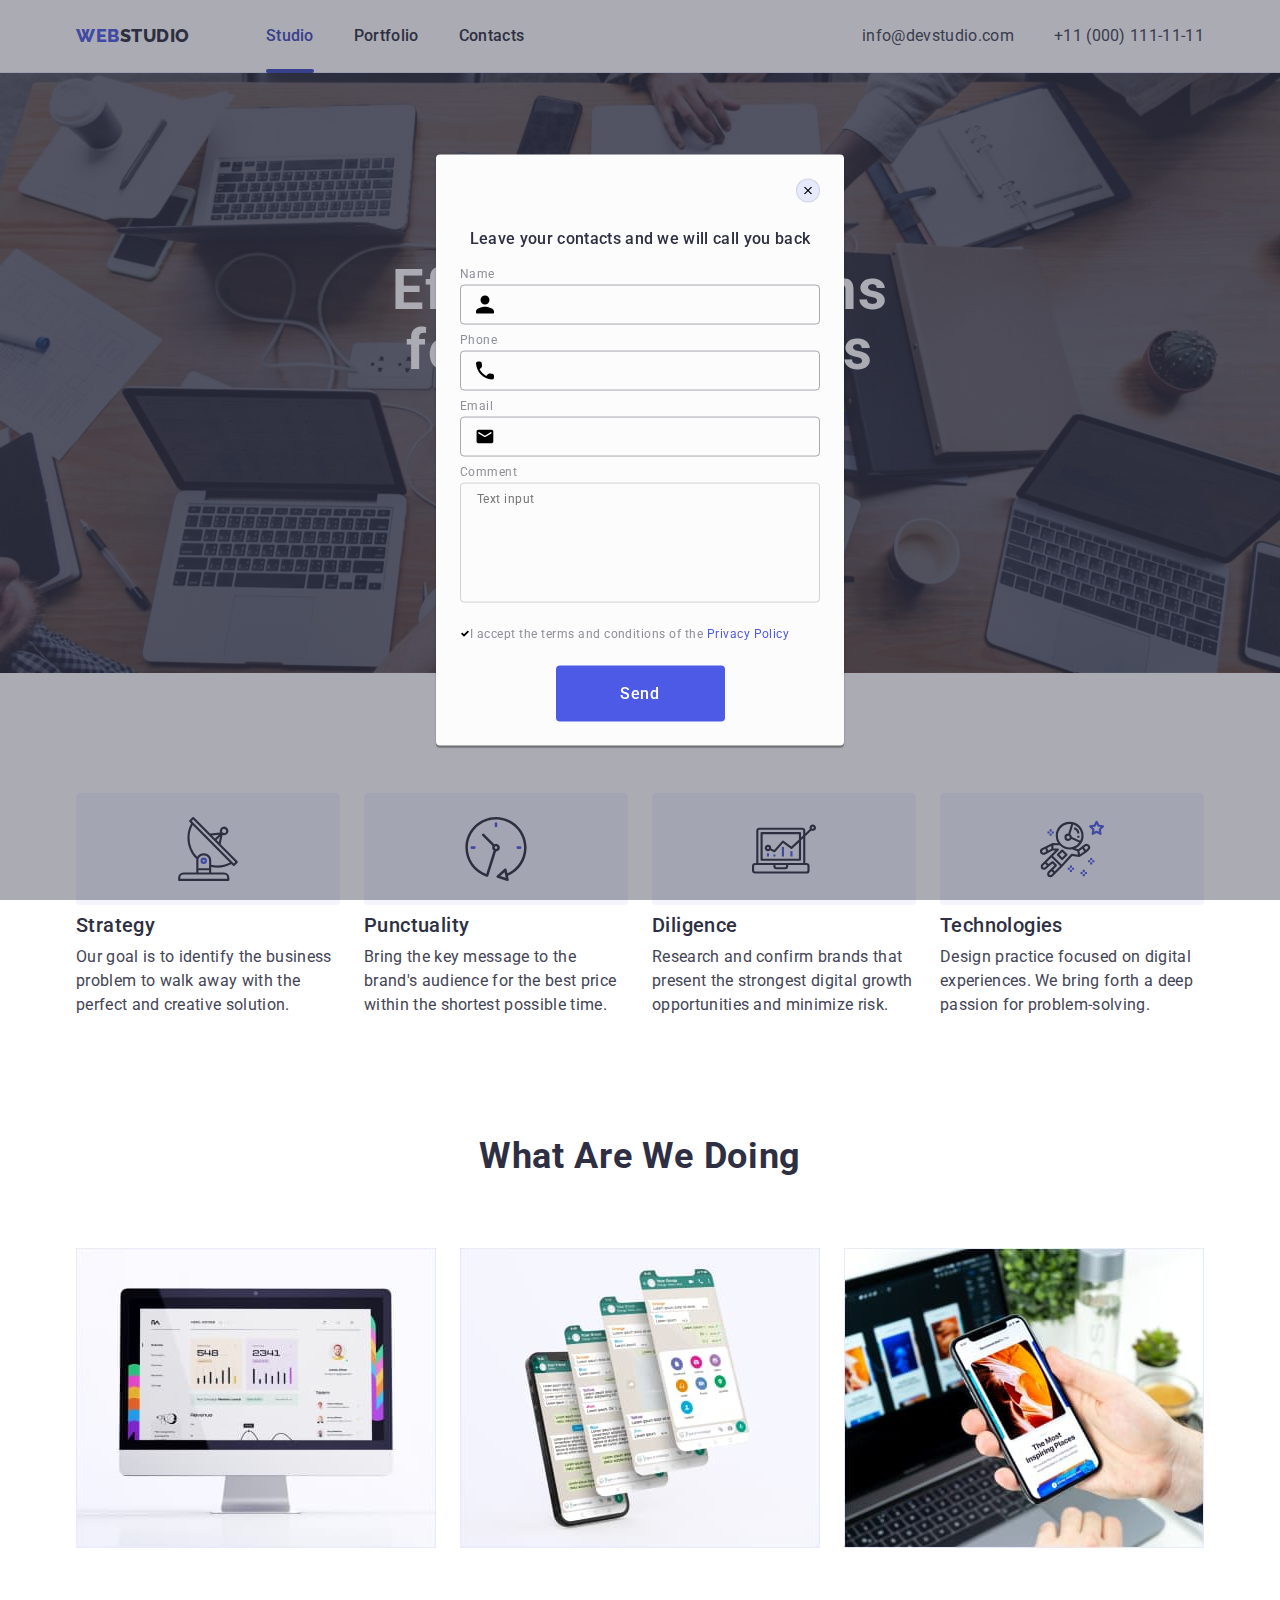
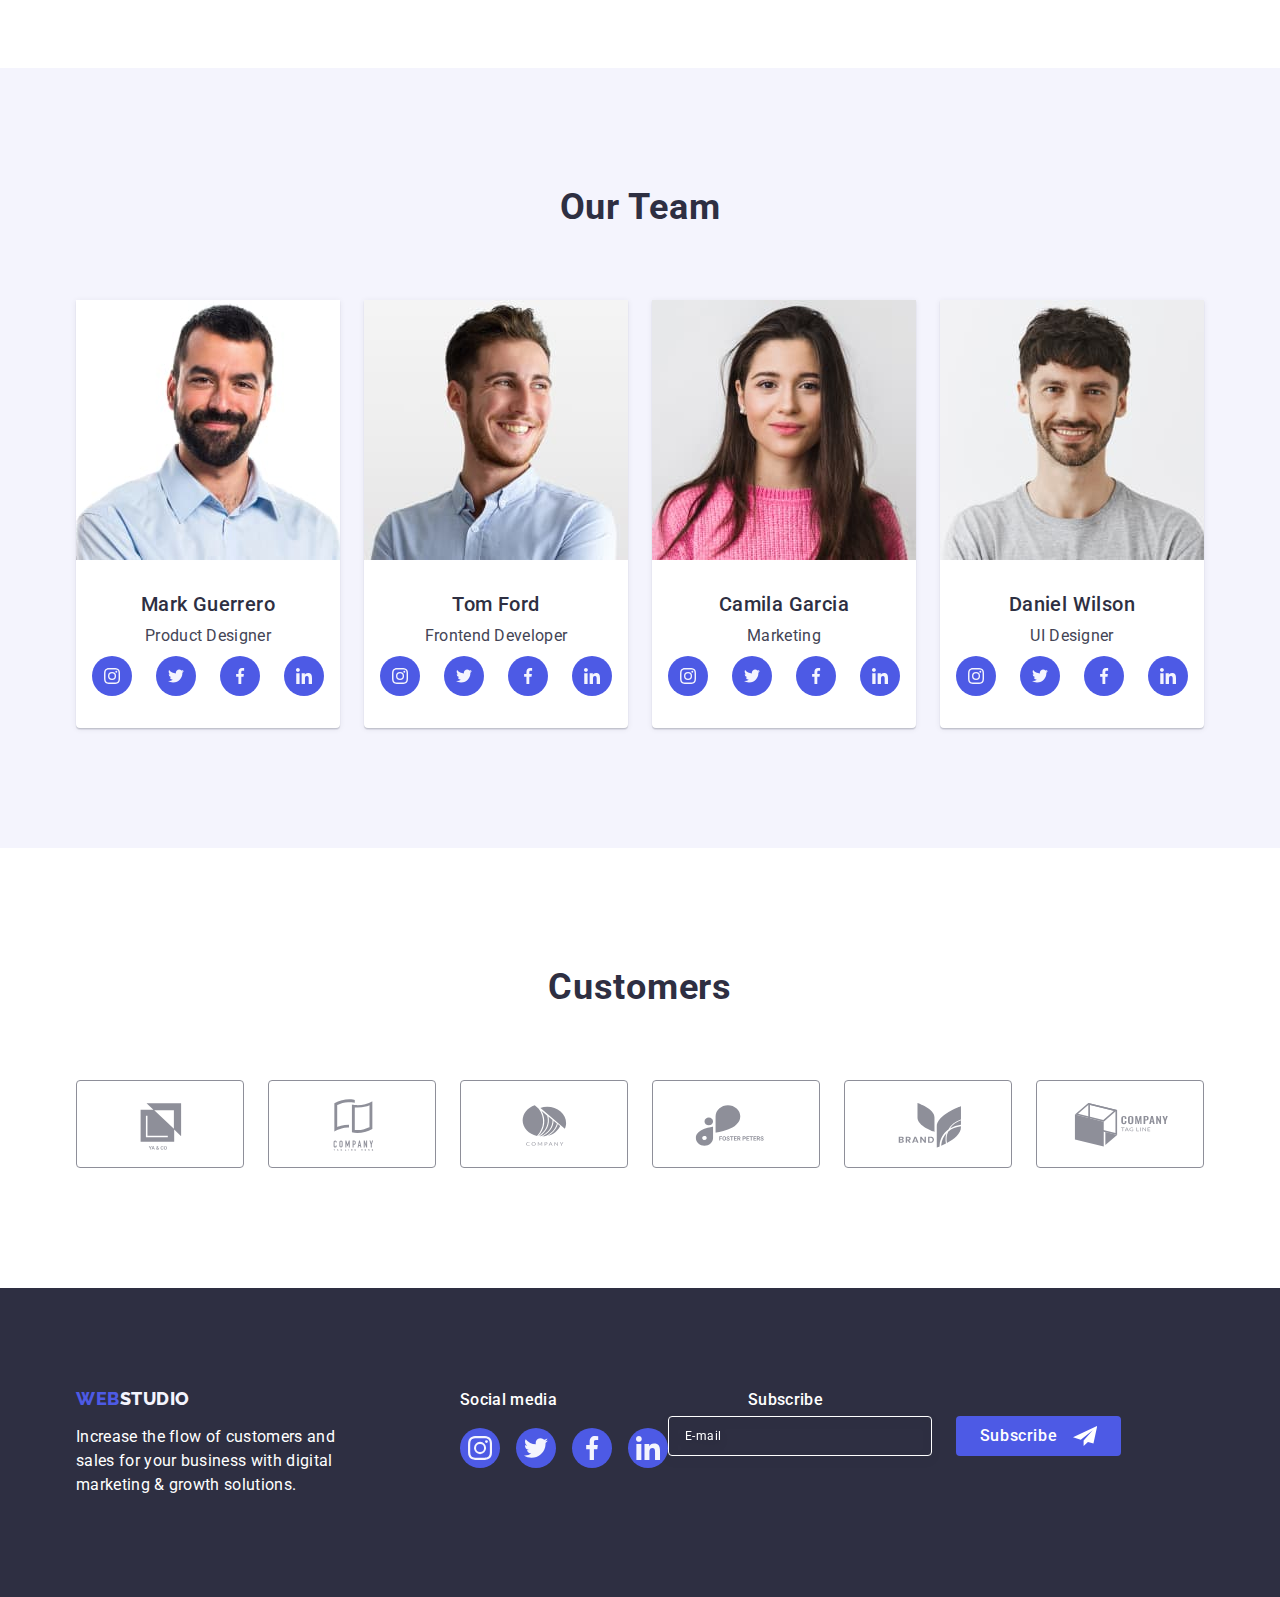
==== commit 79cd61f2: "change" ====
--- a/index.html
+++ b/index.html
@@ -622,7 +622,7 @@
                 id="user-name"
                 class="contact-form-input"
                 type="text"
-                name="user_name"
+                name="user-name"
               />
               <svg class="icon-field" width="18" height="24" aria-label="user">
                 <use href="./images/icons.svg#icon-user"></use>
@@ -647,7 +647,7 @@
           </div>
           <div class="contact-form-input-wrapper">
             <label for="user-name" class="contact-form-field-wrapper"
-              >Phone</label
+              >Email</label
             >
             <div class="contact-form-input-wrapper">
               <input
@@ -674,19 +674,22 @@
           </div>
           <div class="contact-form-own-checkbox">
             <input
-              class="checkbox-own"
+              class="checkbox-own visually-hidden"
               id="user-privacy"
               type="checkbox"
               value="true"
               name="user-privacy"
+              required
             />
             <label for="user-privacy" class="checkbox-wrapper"
+              ><span class="checkbox-icon"
+                ><svg class="icon-checkbox" width="10" height="8">
+                  <use
+                    class="agreement-icon"
+                    href="./images/icons.svg#icon-checkmark"
+                  ></use></svg></span
               >I accept the terms and conditions of the
               <a class="checkbox-link">Privacy Policy</a>
-              <span class="checkbox-icon"></span
-              ><svg class="icon-checkbox" width="10" height="8">
-                <use href="./images/icons.svg#icon-checkmark"></use>
-              </svg>
             </label>
           </div>
           <button class="button-modal-submit" type="submit">Send</button>
--- a/css/style.css
+++ b/css/style.css
@@ -503,18 +503,19 @@
 }
 
 .footer-form-input {
+  background-color: transparent;
+  border: 1px solid var(--primary-bg-color);
+  border-radius: 4px;
+  filter: drop-shadow(0px 4px 4px rgba(0, 0, 0, 0.15));
   width: 264px;
   height: 40px;
-  border: 1px solid var(--primary-bg-color);
-  background-color: transparent;
+  outline: none;
+  font-weight: 400;
   font-size: 12px;
   line-height: 1.5;
   letter-spacing: 0.04em;
-  margin-left: 80px;
-
   padding-left: 16px;
-  filter: drop-shadow(0px 4px 4px rgba(0, 0, 0, 0.15));
-  border-radius: 4px;
+  color: var(--primary-bg-color);
 }
 
 .footer-form-input::placeholder {
@@ -773,6 +774,7 @@
   letter-spacing: 0.02em;
   width: 100%;
   margin-bottom: 16px;
+  color: var(--primary-text-color);
 }
 
 .contact-form-input-wrapper {
@@ -786,7 +788,7 @@
   font-size: 12px;
   line-height: 1.17;
   letter-spacing: 0.04em;
-  color: var(--primary-text-color);
+  color: var(--link-customers);
   margin-bottom: 4px;
 }
 
@@ -853,26 +855,24 @@
   color: var(--link-customers);
 }
 
-.checkbox-icon {
-  display: inline-flex;
-  align-items: center;
-  justify-content: center;
-  width: 16px;
-  height: 16px;
-  border: 1px solid rgba(46, 47, 66, 0.4);
-  border-radius: 2px;
-  fill: transparent;
-}
-
-.checkbox-own {
-  visibility: hidden;
-}
-
-.checkbox-own:checked .icon-checkbox {
+.checkbox-own:checked + .checkbox-wrapper > .checkbox-icon {
   background-color: var(--btn-hover-color);
   border: none;
   fill: var(--primary-bg-color);
   border-color: var(--btn-hover-color);
+}
+
+.icon-checkbox {
+  cursor: pointer;
+}
+
+.checkbox-own {
+  opacity: 0;
+  position: absolute;
+}
+
+.checkbox-own:checked + .checkbox-wrapper > .checkbox-icon {
+  opacity: 1;
 }
 
 .checkbox-link {
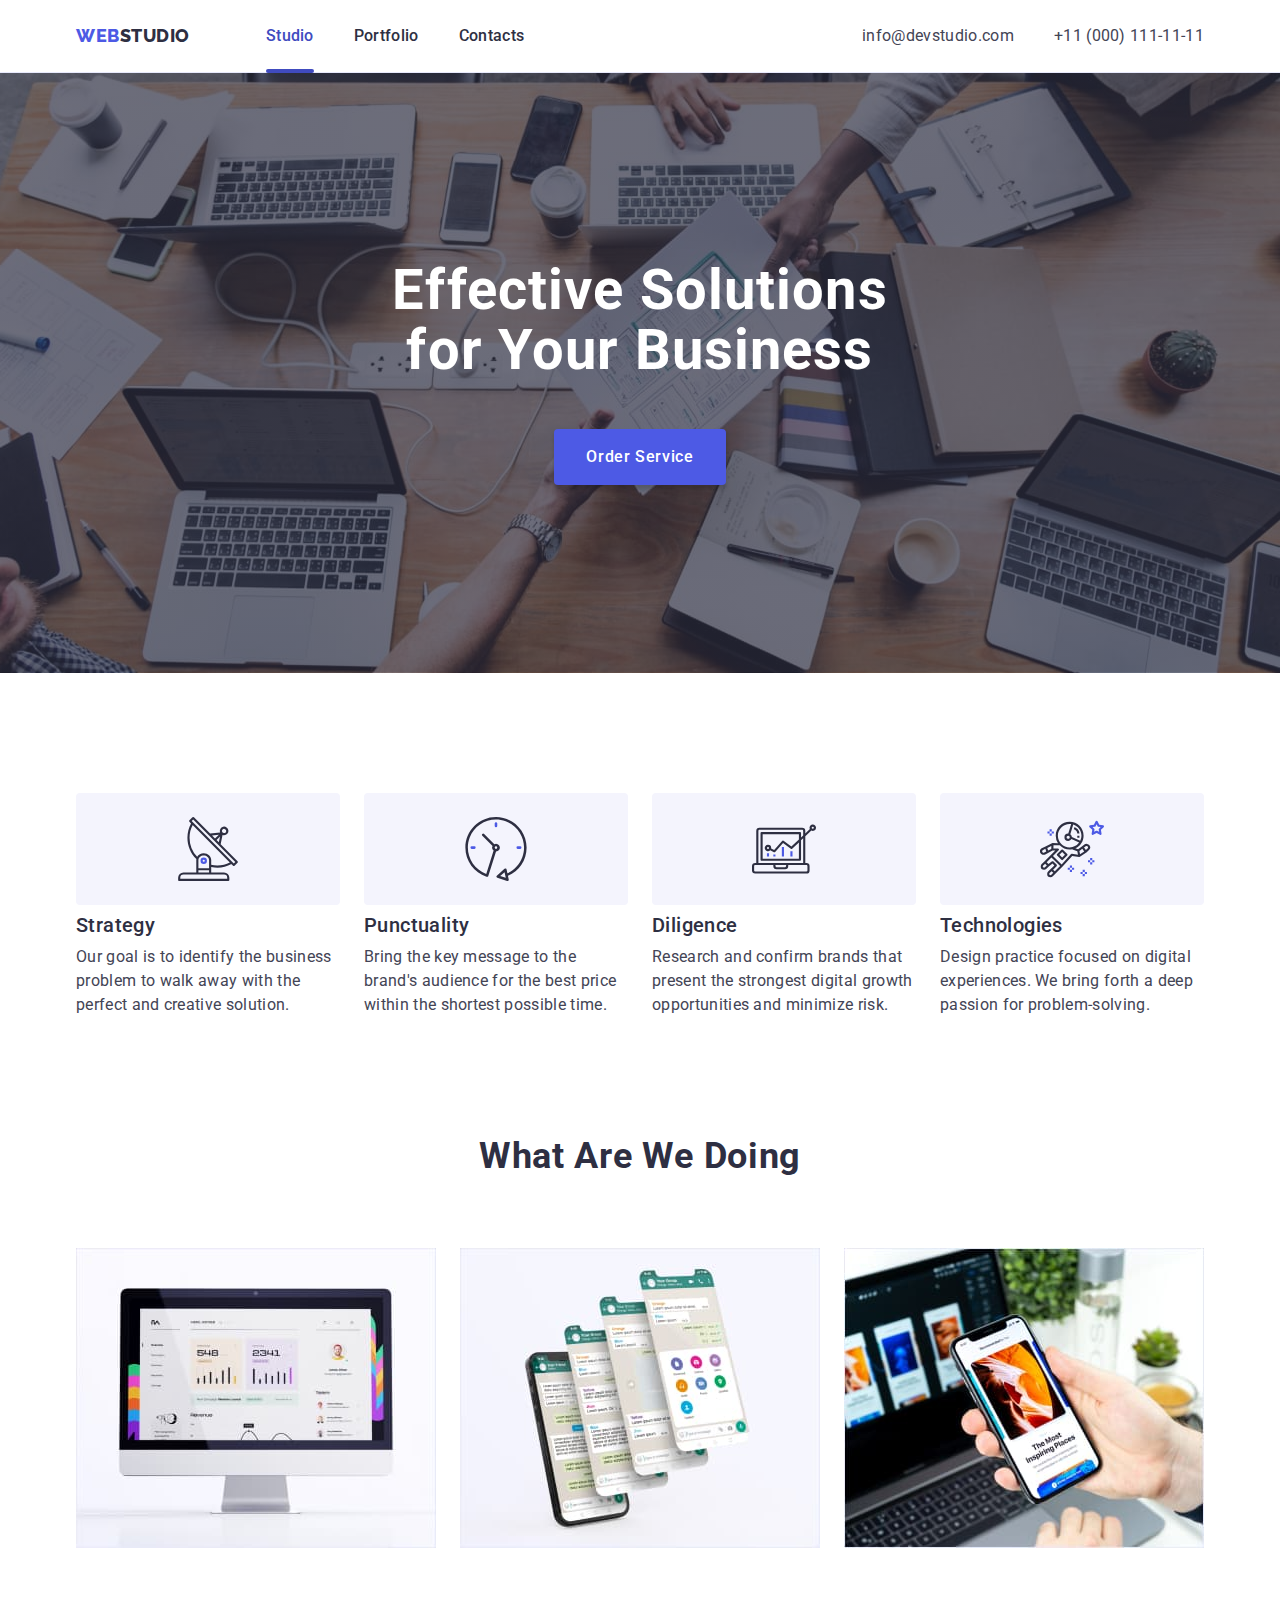
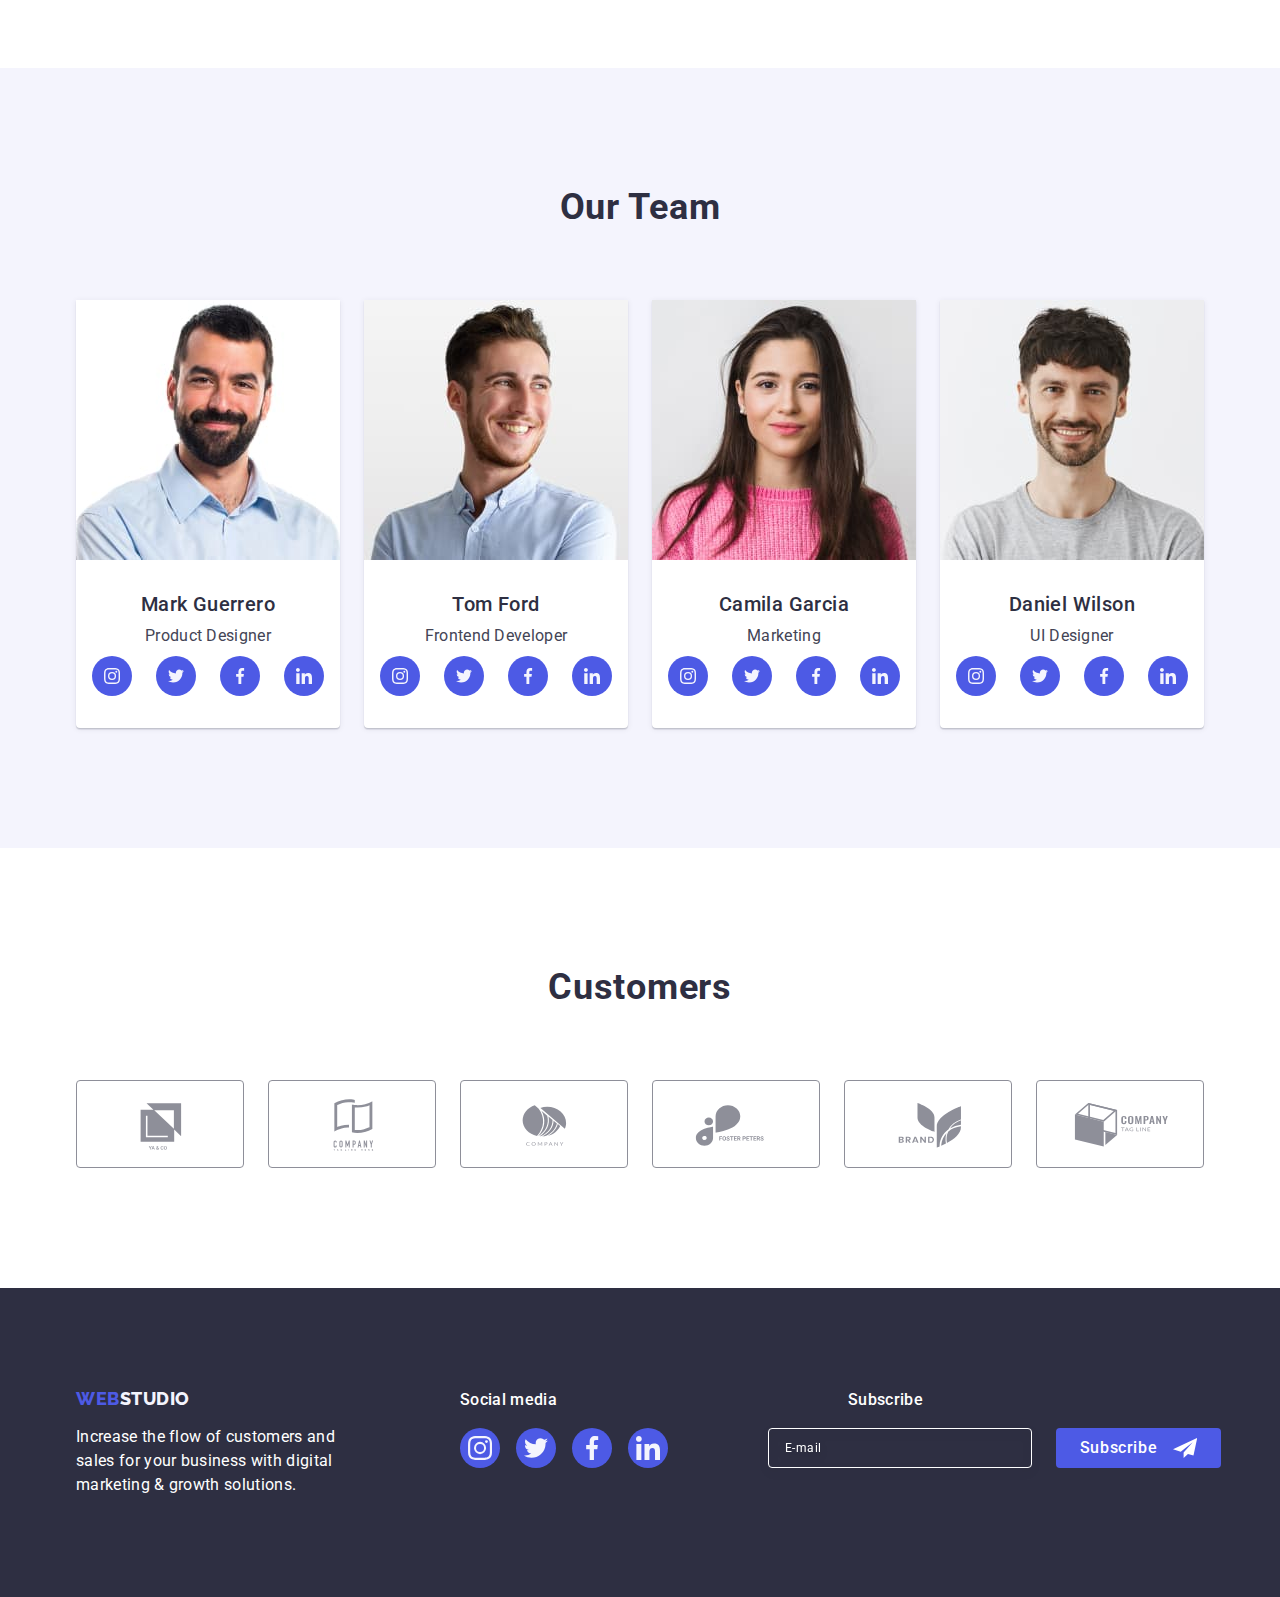
==== commit 9b411b98: "change" ====
--- a/index.html
+++ b/index.html
@@ -574,8 +574,9 @@
           <form class="form-footer">
             <label class="footer-form-field-wrapper">
               <input
+                name="mail"
                 class="footer-form-input"
-                type="mail"
+                type="email"
                 placeholder="E-mail"
               />
             </label>
@@ -594,7 +595,7 @@
         </div>
       </div>
     </footer>
-    <div class="backdrop" data-modal>
+    <div class="backdrop is-hidden" data-modal>
       <div class="modal">
         <button type="button" class="modal-close-btn" data-modal-close>
           <svg
--- a/css/style.css
+++ b/css/style.css
@@ -453,6 +453,10 @@
   align-items: baseline;
 }
 
+.social-container-secondary {
+  margin-right: 100px;
+}
+
 .logo-footer {
   margin-right: 120px;
 }
@@ -489,7 +493,7 @@
   font-size: 16px;
   margin-left: 80px;
   margin-bottom: 16px;
-  line-height: 1.5px;
+  line-height: 1.5;
   letter-spacing: 0.02em;
   color: var(--primary-bg-color);
 }
@@ -519,7 +523,7 @@
 }
 
 .footer-form-input::placeholder {
-  color: var(--primary-bg-color);
+  color: #ffffff;
 }
 
 .button-footer-submit {
@@ -862,6 +866,18 @@
   border-color: var(--btn-hover-color);
 }
 
+.checkbox-icon {
+  align-items: center;
+  justify-content: center;
+  fill: transparent;
+  display: inline-flex;
+  width: 16px;
+  height: 16px;
+  border: 1px solid rgba(46, 47, 66, 0.4);
+  border-radius: 2px;
+  margin-right: 8px;
+}
+
 .icon-checkbox {
   cursor: pointer;
 }
@@ -871,16 +887,12 @@
   position: absolute;
 }
 
-.checkbox-own:checked + .checkbox-wrapper > .checkbox-icon {
-  opacity: 1;
-}
-
 .checkbox-link {
   color: var(--accent-color);
 }
 
 .button-modal-submit {
-  font-family: var(--main-font-family), sans-serif;
+  font-family: var(--main-font-family);
   display: block;
   margin-left: auto;
   margin-right: auto;
